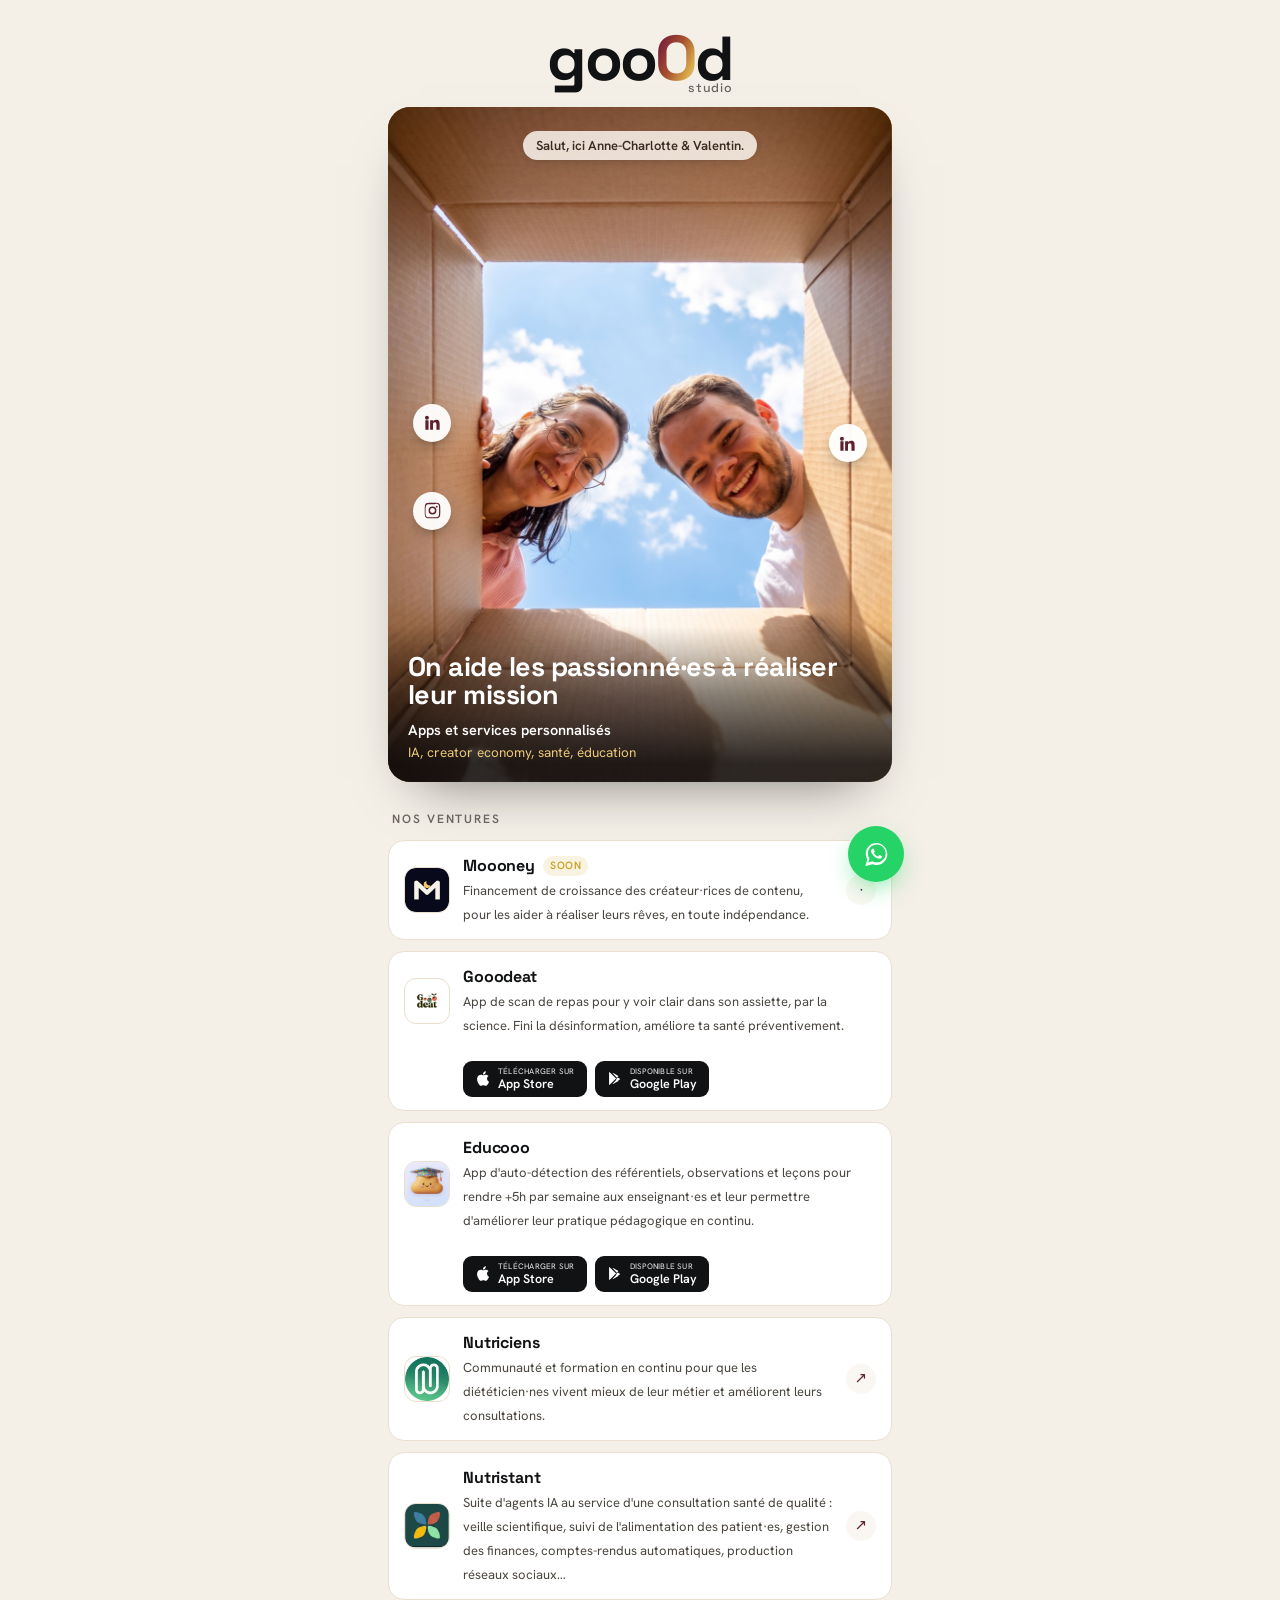
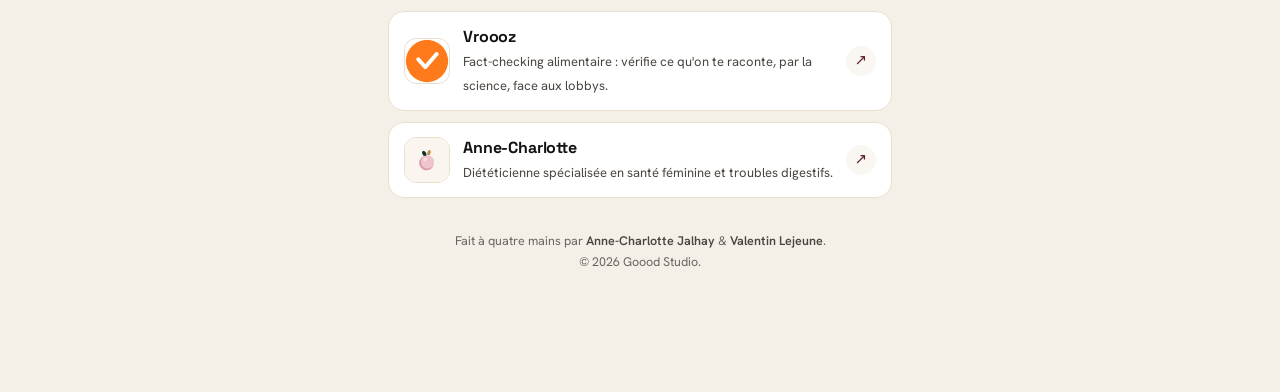
==== index.html @ 6603b973 "Refonte gooodstudio.com : nouveau site linktree (hero out-of-the-box, ventures, WhatsApp, DataFast) " ====
<!DOCTYPE html>
<html lang="fr">
<head>
<meta charset="utf-8">
<meta name="viewport" content="width=device-width, initial-scale=1">
<title>Goood Studio</title>
<meta name="description" content="Goood Studio, un studio de ventures par Anne-Charlotte Jalhay et Valentin Lejeune. On aide les passionné·es à réaliser leur mission, concrètement.">
<link rel="preconnect" href="https://fonts.googleapis.com">
<link rel="preconnect" href="https://fonts.gstatic.com" crossorigin>
<link href="https://fonts.googleapis.com/css2?family=Hanken+Grotesk:wght@400;500;600;700&family=Space+Grotesk:wght@500;700&display=swap" rel="stylesheet">
<script defer data-website-id="dfid_lFZ75UzW3QrTsl1jtvScj" data-domain="gooodstudio.com" src="https://datafa.st/js/script.js"></script>
<style>
  :root{
    --wine:#5E1F2E; --gold:#C9A227; --ink:#111214; --paper:#FFFFFF; --cream:#FAF7F2; --muted:#6a6560; --line:#eadfce;
    --sweep:linear-gradient(115deg,#5E1F2E 0%,#7E2438 24%,#A6512F 50%,#D9A94B 76%,#F3E0A0 100%);
    --page-bg:#F4EFE7;
  }
  *{box-sizing:border-box}
  html,body{margin:0}
  body{background:var(--page-bg);color:#1a1a1c;font-family:"Hanken Grotesk",system-ui,sans-serif;-webkit-font-smoothing:antialiased;line-height:1.5}
  a{color:inherit;text-decoration:none}
  .wrap{max-width:540px;margin:0 auto;padding:30px 18px 120px}

  /* reveal animation */
  @keyframes fadeUp{from{opacity:0;transform:translateY(14px)}to{opacity:1;transform:none}}
  @keyframes heroIn{from{opacity:0;transform:scale(1.04)}to{opacity:1;transform:none}}
  .rv{opacity:0;animation:fadeUp .6s cubic-bezier(.2,.7,.2,1) forwards;animation-delay:var(--d,0s)}
  @media (prefers-reduced-motion: reduce){.rv{animation:none;opacity:1}.hero img{animation:none}}

  /* ---- logo (bigger) ---- */
  .brand{display:flex;justify-content:center;margin-bottom:20px}
  .wordmark{font-family:"Space Grotesk";font-weight:700;letter-spacing:-.045em;line-height:.9;position:relative;display:inline-block;font-size:62px}
  .wm-name{display:block;color:var(--ink)}
  .wm-name .oO{background-image:var(--sweep);-webkit-background-clip:text;background-clip:text;-webkit-text-fill-color:transparent;color:transparent;text-transform:uppercase;font-size:1.02em}
  .wm-sub{position:absolute;right:0;bottom:-.55em;font-family:"Space Grotesk";font-weight:500;letter-spacing:.06em;font-size:.2em;color:var(--muted);text-transform:lowercase}

  /* ---- hero ---- */
  .hero{position:relative;border-radius:22px;overflow:hidden;aspect-ratio:1792/2400;background:#e9e2d6 var(--sweep);box-shadow:0 26px 54px -30px rgba(0,0,0,.55)}
  .hero img{width:100%;height:100%;object-fit:cover;display:block;animation:heroIn .9s cubic-bezier(.2,.7,.2,1) both;animation-delay:.15s}
  .greet{position:absolute;top:3.5%;left:50%;transform:translateX(-50%);z-index:3;white-space:nowrap;
    font-weight:600;font-size:13px;color:#3a2a20;background:rgba(255,251,244,.82);backdrop-filter:blur(3px);
    padding:5px 13px;border-radius:999px;box-shadow:0 4px 14px -8px rgba(0,0,0,.4)}

  .fbtn{position:absolute;z-index:4;width:38px;height:38px;border-radius:50%;background:rgba(255,255,255,.95);
    display:flex;align-items:center;justify-content:center;box-shadow:0 6px 16px -6px rgba(0,0,0,.55);transition:transform .15s}
  .fbtn:hover{transform:scale(1.08)}
  .fbtn svg{width:19px;height:19px;fill:var(--wine)}
  .fbtn.ac1{left:5%;top:44%}
  .fbtn.ac2{left:5%;top:57%}
  .fbtn.vl1{right:5%;top:47%}

  .hcap{position:absolute;left:0;right:0;bottom:0;z-index:3;padding:26px 20px 20px;
    background:linear-gradient(to top, rgba(10,8,9,.86) 12%, rgba(10,8,9,.5) 55%, rgba(10,8,9,0));color:#fff}
  .hcap h1{font-family:"Space Grotesk";font-weight:700;letter-spacing:-.02em;font-size:clamp(21px,5.6vw,27px);margin:0;line-height:1.06}
  .hcap .l1{margin:9px 0 0;font-size:14.5px;font-weight:600;color:#fff}
  .hcap .l2{margin:1px 0 0;font-size:13.5px;color:#E9C877}

  /* ---- ventures ---- */
  .lbl{margin:28px 4px 12px;font-size:12px;letter-spacing:.16em;text-transform:uppercase;color:var(--muted);font-weight:600}
  .card{display:flex;align-items:center;gap:13px;background:var(--paper);border:1px solid var(--line);border-radius:16px;padding:13px 15px;margin-bottom:11px;transition:transform .14s ease,box-shadow .14s ease,border-color .14s}
  a.card:hover{transform:translateY(-2px);box-shadow:0 14px 30px -20px rgba(94,31,46,.55);border-color:#e0d2ba}
  .logo{flex:none;width:46px;height:46px;border-radius:12px;background:#fff;border:1px solid var(--line);display:flex;align-items:center;justify-content:center;overflow:hidden}
  .logo img{width:100%;height:100%;object-fit:cover}
  .logo.contain img{object-fit:contain;padding:7px}
  .body{flex:1;min-width:0}
  .name{font-family:"Space Grotesk";font-weight:700;font-size:16px;letter-spacing:-.01em;color:var(--ink);display:flex;align-items:center;gap:8px}
  .desc{font-size:13px;color:#4a453f;margin-top:3px}
  .arrow{flex:none;width:30px;height:30px;border-radius:50%;background:var(--cream);display:flex;align-items:center;justify-content:center;color:var(--wine);font-size:15px}
  a.card:hover .arrow{background:var(--wine);color:#fff}
  .badge{font-family:"Hanken Grotesk";font-size:10.5px;font-weight:600;letter-spacing:.06em;text-transform:uppercase;color:var(--gold);background:rgba(201,162,39,.14);padding:2px 7px;border-radius:999px}
  .card.soon{opacity:.92}
  .card.flat{cursor:default}

  /* card with store buttons */
  .card.stores{flex-wrap:wrap}
  .stores .top{display:flex;align-items:center;gap:13px;width:100%}
  .storebtns{display:flex;gap:8px;margin-top:11px;padding-left:59px}
  .sbtn{display:inline-flex;align-items:center;gap:7px;background:#111214;color:#fff;border-radius:9px;padding:6px 12px;transition:opacity .14s}
  .sbtn:hover{opacity:.82}
  .sbtn svg{width:16px;height:17px;fill:#fff;flex:none}
  .sbtn small{display:block;font-size:8px;font-weight:500;opacity:.8;letter-spacing:.03em;line-height:1.1;text-transform:uppercase}
  .sbtn b{display:block;font-size:12.5px;font-weight:600;line-height:1.2}
  @media(max-width:400px){.storebtns{padding-left:0;gap:7px}.sbtn{padding:6px 10px}}

  footer{margin-top:32px;text-align:center;color:var(--muted);font-size:12.5px;line-height:1.7}
  footer b{color:#4a453f;font-weight:600}

  .wa{position:fixed;right:18px;bottom:18px;width:56px;height:56px;border-radius:50%;background:#25D366;display:flex;align-items:center;justify-content:center;box-shadow:0 10px 26px -8px rgba(37,211,102,.7);z-index:50;transition:transform .15s}
  .wa:hover{transform:scale(1.06)}
  .wa svg{width:31px;height:31px;fill:#fff}
  @media(min-width:560px){.wa{right:calc(50% - 270px + 6px)}}
</style>
</head>
<body>
  <div class="wrap">

    <div class="brand rv"><span class="wordmark"><span class="wm-name">goo<span class="oO">o</span>d</span><span class="wm-sub">studio</span></span></div>

    <div class="hero rv" style="--d:.05s">
      <img src="hero.jpg" alt="Anne-Charlotte et Valentin regardant dans une boîte">
      <div class="greet">Salut, ici Anne-Charlotte &amp; Valentin.</div>

      <a class="fbtn ac1" href="https://www.linkedin.com/in/annecharlottejalhay/" target="_blank" rel="noopener" aria-label="LinkedIn Anne-Charlotte" title="LinkedIn · Anne-Charlotte">
        <svg viewBox="0 0 24 24"><path d="M4.98 3.5a2.5 2.5 0 1 1 0 5 2.5 2.5 0 0 1 0-5zM3 9h4v12H3zM9 9h3.8v1.7h.05c.53-1 1.83-2.05 3.77-2.05C20.4 8.65 21 11 21 14.1V21h-4v-6.1c0-1.45-.03-3.3-2.02-3.3-2.02 0-2.33 1.58-2.33 3.2V21H9z"/></svg>
      </a>
      <a class="fbtn ac2" href="https://www.instagram.com/annecharlotte.diet/" target="_blank" rel="noopener" aria-label="Instagram Anne-Charlotte" title="Instagram · Anne-Charlotte">
        <svg viewBox="0 0 24 24"><path d="M12 2.2c3.2 0 3.58.01 4.85.07 1.17.05 1.8.25 2.23.41.56.22.96.48 1.38.9.42.42.68.82.9 1.38.16.42.36 1.06.41 2.23.06 1.27.07 1.65.07 4.85s-.01 3.58-.07 4.85c-.05 1.17-.25 1.8-.41 2.23-.22.56-.48.96-.9 1.38-.42.42-.82.68-1.38.9-.42.16-1.06.36-2.23.41-1.27.06-1.65.07-4.85.07s-3.58-.01-4.85-.07c-1.17-.05-1.8-.25-2.23-.41a3.7 3.7 0 0 1-1.38-.9 3.7 3.7 0 0 1-.9-1.38c-.16-.42-.36-1.06-.41-2.23C2.21 15.58 2.2 15.2 2.2 12s.01-3.58.07-4.85c.05-1.17.25-1.8.41-2.23.22-.56.48-.96.9-1.38.42-.42.82-.68 1.38-.9.42-.16 1.06-.36 2.23-.41C8.42 2.21 8.8 2.2 12 2.2zm0 1.8c-3.14 0-3.51.01-4.75.07-.9.04-1.38.19-1.7.32-.43.16-.73.36-1.05.68-.32.32-.52.62-.68 1.05-.13.32-.28.8-.32 1.7C3.21 8.49 3.2 8.86 3.2 12s.01 3.51.07 4.75c.04.9.19 1.38.32 1.7.16.43.36.73.68 1.05.32.32.62.52 1.05.68.32.13.8.28 1.7.32 1.24.06 1.61.07 4.75.07s3.51-.01 4.75-.07c.9-.04 1.38-.19 1.7-.32.43-.16.73-.36 1.05-.68.32-.32.52-.62.68-1.05.13-.32.28-.8.32-1.7.06-1.24.07-1.61.07-4.75s-.01-3.51-.07-4.75c-.04-.9-.19-1.38-.32-1.7a2.9 2.9 0 0 0-.68-1.05 2.9 2.9 0 0 0-1.05-.68c-.32-.13-.8-.28-1.7-.32C15.51 4.01 15.14 4 12 4zm0 3.06A4.94 4.94 0 1 1 12 17a4.94 4.94 0 0 1 0-9.94zm0 1.8a3.14 3.14 0 1 0 0 6.28 3.14 3.14 0 0 0 0-6.28zM17.34 6a1.15 1.15 0 1 1 0 2.3 1.15 1.15 0 0 1 0-2.3z"/></svg>
      </a>
      <a class="fbtn vl1" href="https://www.linkedin.com/in/valentinlejeune/" target="_blank" rel="noopener" aria-label="LinkedIn Valentin" title="LinkedIn · Valentin">
        <svg viewBox="0 0 24 24"><path d="M4.98 3.5a2.5 2.5 0 1 1 0 5 2.5 2.5 0 0 1 0-5zM3 9h4v12H3zM9 9h3.8v1.7h.05c.53-1 1.83-2.05 3.77-2.05C20.4 8.65 21 11 21 14.1V21h-4v-6.1c0-1.45-.03-3.3-2.02-3.3-2.02 0-2.33 1.58-2.33 3.2V21H9z"/></svg>
      </a>

      <div class="hcap">
        <h1>On aide les passionné·es à réaliser leur mission</h1>
        <p class="l1">Apps et services personnalisés</p>
        <p class="l2">IA, creator economy, santé, éducation</p>
      </div>
    </div>

    <div class="lbl rv" style="--d:.15s">Nos ventures</div>

    <div class="card soon flat rv" style="--d:.18s">
      <span class="logo"><img src="site-assets/logo-moooney.png" alt="Moooney"></span>
      <span class="body"><span class="name">Moooney <span class="badge">Soon</span></span><span class="desc">Financement de croissance des créateur·rices de contenu, pour les aider à réaliser leurs rêves, en toute indépendance.</span></span>
      <span class="arrow">·</span>
    </div>

    <!-- Gooodeat : stores -->
    <div class="card stores rv" style="--d:.2s">
      <div class="top">
        <span class="logo contain"><img src="site-assets/logo-gooodeat.png" alt="Gooodeat"></span>
        <span class="body"><span class="name">Gooodeat</span><span class="desc">App de scan de repas pour y voir clair dans son assiette, par la science. Fini la désinformation, améliore ta santé préventivement.</span></span>
      </div>
      <div class="storebtns">
        <a class="sbtn" href="https://apps.apple.com/app/habitude-gooodeat/id6770682706" target="_blank" rel="noopener"><svg viewBox="0 0 24 24"><path d="M16.365 1.43c0 1.14-.49 2.27-1.18 3.08-.74.9-1.98 1.57-2.98 1.57-.12 0-.23-.02-.3-.03-.01-.06-.04-.22-.04-.39 0-1.15.57-2.27 1.2-2.98.8-.94 2.14-1.64 3.25-1.68.03.13.05.28.05.43zM20.93 17.14c-.03.07-.46 1.58-1.52 3.12-.94 1.34-1.93 2.71-3.41 2.74-1.42.03-1.88-.84-3.51-.84s-2.14.81-3.48.87c-1.42.06-2.5-1.44-3.47-2.79-1.99-2.75-3.5-7.77-1.47-11.16 1.01-1.68 2.81-2.75 4.76-2.78 1.37-.03 2.66.92 3.51.92.85 0 2.42-1.14 4.08-.97.69.03 2.65.28 3.9 2.12-.1.06-2.33 1.36-2.31 4.05.03 3.22 2.83 4.29 2.86 4.3z"/></svg><span><small>Télécharger sur</small><b>App Store</b></span></a>
        <a class="sbtn" href="https://play.google.com/store/apps/details?id=com.gooodeat.app" target="_blank" rel="noopener"><svg viewBox="0 0 24 24"><path d="M3.6 2.2c-.3.2-.5.6-.5 1.1v17.4c0 .5.2.9.5 1.1l10-9.8-10-9.8zm11.2 8.6l2.4-2.4-8-4.6c-.4-.2-.8-.2-1 0l6.6 7zm0 2.4l-6.6 7c.2.2.6.2 1 0l8-4.6-2.4-2.4zm4-1.2l-2.7-1.6-2.6 2.6 2.6 2.6 2.7-1.6c.7-.4.7-1.6 0-2z"/></svg><span><small>Disponible sur</small><b>Google Play</b></span></a>
      </div>
    </div>

    <!-- Educooo : stores -->
    <div class="card stores rv" style="--d:.25s">
      <div class="top">
        <span class="logo"><img src="site-assets/logo-educooo.png" alt="Educooo"></span>
        <span class="body"><span class="name">Educooo</span><span class="desc">App d'auto-détection des référentiels, observations et leçons pour rendre +5h par semaine aux enseignant·es et leur permettre d'améliorer leur pratique pédagogique en continu.</span></span>
      </div>
      <div class="storebtns">
        <a class="sbtn" href="https://apps.apple.com/app/id6802792239" target="_blank" rel="noopener"><svg viewBox="0 0 24 24"><path d="M16.365 1.43c0 1.14-.49 2.27-1.18 3.08-.74.9-1.98 1.57-2.98 1.57-.12 0-.23-.02-.3-.03-.01-.06-.04-.22-.04-.39 0-1.15.57-2.27 1.2-2.98.8-.94 2.14-1.64 3.25-1.68.03.13.05.28.05.43zM20.93 17.14c-.03.07-.46 1.58-1.52 3.12-.94 1.34-1.93 2.71-3.41 2.74-1.42.03-1.88-.84-3.51-.84s-2.14.81-3.48.87c-1.42.06-2.5-1.44-3.47-2.79-1.99-2.75-3.5-7.77-1.47-11.16 1.01-1.68 2.81-2.75 4.76-2.78 1.37-.03 2.66.92 3.51.92.85 0 2.42-1.14 4.08-.97.69.03 2.65.28 3.9 2.12-.1.06-2.33 1.36-2.31 4.05.03 3.22 2.83 4.29 2.86 4.3z"/></svg><span><small>Télécharger sur</small><b>App Store</b></span></a>
        <a class="sbtn" href="https://play.google.com/store/apps/details?id=com.gooodstudio.educooo" target="_blank" rel="noopener"><svg viewBox="0 0 24 24"><path d="M3.6 2.2c-.3.2-.5.6-.5 1.1v17.4c0 .5.2.9.5 1.1l10-9.8-10-9.8zm11.2 8.6l2.4-2.4-8-4.6c-.4-.2-.8-.2-1 0l6.6 7zm0 2.4l-6.6 7c.2.2.6.2 1 0l8-4.6-2.4-2.4zm4-1.2l-2.7-1.6-2.6 2.6 2.6 2.6 2.7-1.6c.7-.4.7-1.6 0-2z"/></svg><span><small>Disponible sur</small><b>Google Play</b></span></a>
      </div>
    </div>

    <a class="card rv" style="--d:.3s" href="https://www.nutriciens.com" target="_blank" rel="noopener">
      <span class="logo"><img src="site-assets/logo-nutriciens.png" alt="Nutriciens"></span>
      <span class="body"><span class="name">Nutriciens</span><span class="desc">Communauté et formation en continu pour que les diététicien·nes vivent mieux de leur métier et améliorent leurs consultations.</span></span>
      <span class="arrow">↗</span>
    </a>

    <a class="card rv" style="--d:.4s" href="https://nutristant.be" target="_blank" rel="noopener">
      <span class="logo"><img src="site-assets/logo-nutristant.png" alt="Nutristant"></span>
      <span class="body"><span class="name">Nutristant</span><span class="desc">Suite d'agents IA au service d'une consultation santé de qualité : veille scientifique, suivi de l'alimentation des patient·es, gestion des finances, comptes-rendus automatiques, production réseaux sociaux…</span></span>
      <span class="arrow">↗</span>
    </a>

    <a class="card rv" style="--d:.4s" href="https://vroooz.com" target="_blank" rel="noopener">
      <span class="logo"><img src="site-assets/logo-vroooz.png" alt="Vroooz"></span>
      <span class="body"><span class="name">Vroooz</span><span class="desc">Fact-checking alimentaire : vérifie ce qu'on te raconte, par la science, face aux lobbys.</span></span>
      <span class="arrow">↗</span>
    </a>

    <a class="card rv" style="--d:.45s" href="https://www.annecharlotte.be" target="_blank" rel="noopener">
      <span class="logo"><img src="site-assets/logo-annecharlotte.png" alt="Anne-Charlotte"></span>
      <span class="body"><span class="name">Anne-Charlotte</span><span class="desc">Diététicienne spécialisée en santé féminine et troubles digestifs.</span></span>
      <span class="arrow">↗</span>
    </a>

    <footer class="rv" style="--d:.55s">
      Fait à quatre mains par <b>Anne-Charlotte Jalhay</b> &amp; <b>Valentin Lejeune</b>.<br>© <span id="y"></span> Goood Studio.
    </footer>
  </div>

  <a class="wa" href="https://wa.me/32473122452" target="_blank" rel="noopener" aria-label="WhatsApp" title="Écris-nous sur WhatsApp">
    <svg viewBox="0 0 32 32"><path d="M16.04 4C9.9 4 4.92 8.98 4.92 15.12c0 2.13.6 4.12 1.63 5.81L4.5 28l7.25-2.02a11.06 11.06 0 0 0 4.29.86h.01c6.14 0 11.12-4.98 11.12-11.12S22.18 4 16.04 4zm0 20.3h-.01c-1.36 0-2.7-.37-3.86-1.06l-.28-.16-4.3 1.2 1.15-4.19-.18-.29a9.16 9.16 0 0 1-1.4-4.87c0-5.06 4.12-9.18 9.19-9.18 2.45 0 4.76.96 6.49 2.7a9.13 9.13 0 0 1 2.69 6.49c0 5.06-4.12 9.18-9.18 9.18zm5.04-6.88c-.28-.14-1.63-.8-1.89-.9-.25-.09-.44-.14-.62.14-.18.28-.71.9-.87 1.08-.16.18-.32.2-.6.07-.28-.14-1.17-.43-2.22-1.37-.82-.73-1.37-1.64-1.53-1.92-.16-.28-.02-.43.12-.57.13-.13.28-.32.42-.48.14-.16.18-.28.28-.46.09-.18.05-.35-.02-.48-.07-.14-.62-1.5-.85-2.05-.22-.53-.45-.46-.62-.47l-.53-.01c-.18 0-.48.07-.73.35-.25.28-.96.94-.96 2.3s.99 2.67 1.12 2.85c.14.18 1.94 2.96 4.7 4.15.66.28 1.17.45 1.57.58.66.21 1.26.18 1.73.11.53-.08 1.63-.67 1.86-1.31.23-.64.23-1.19.16-1.31-.07-.12-.25-.19-.53-.33z"/></svg>
  </a>

  <script>document.getElementById('y').textContent=new Date().getFullYear();</script>
</body>
</html>
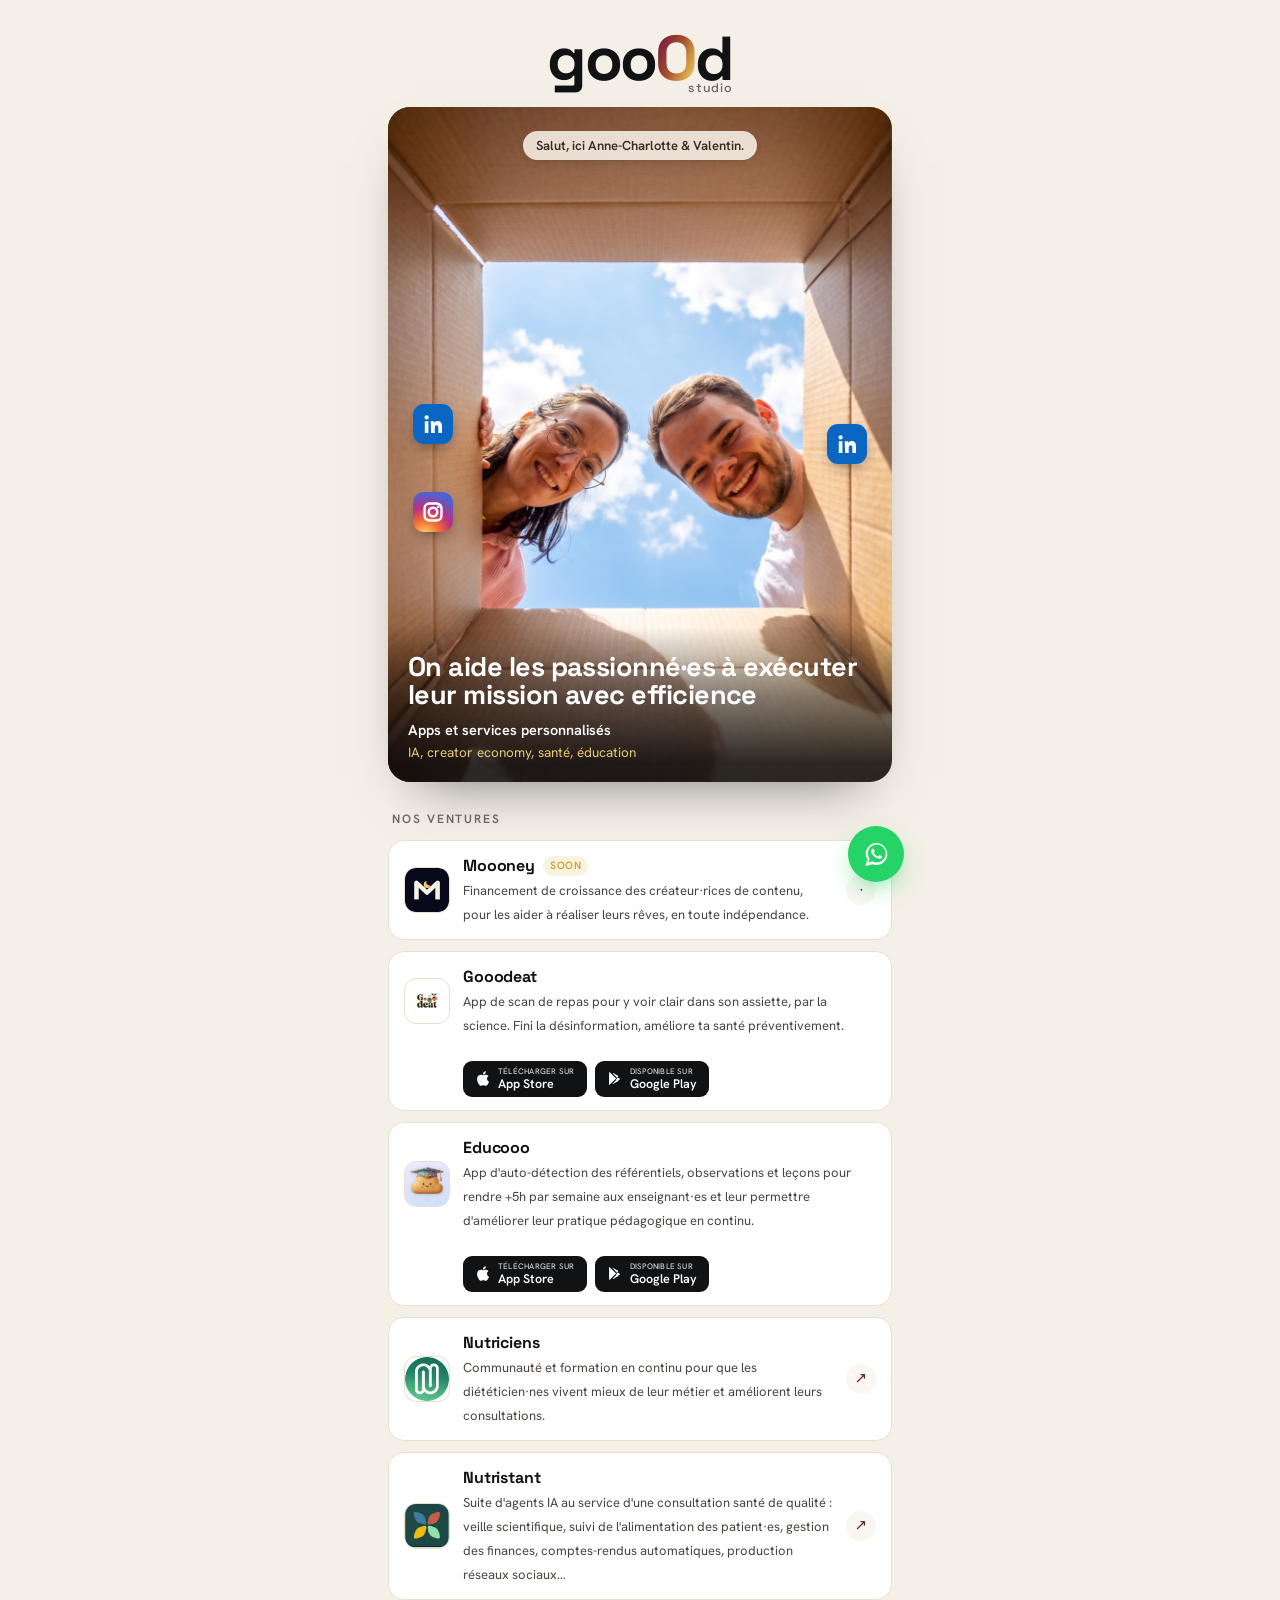
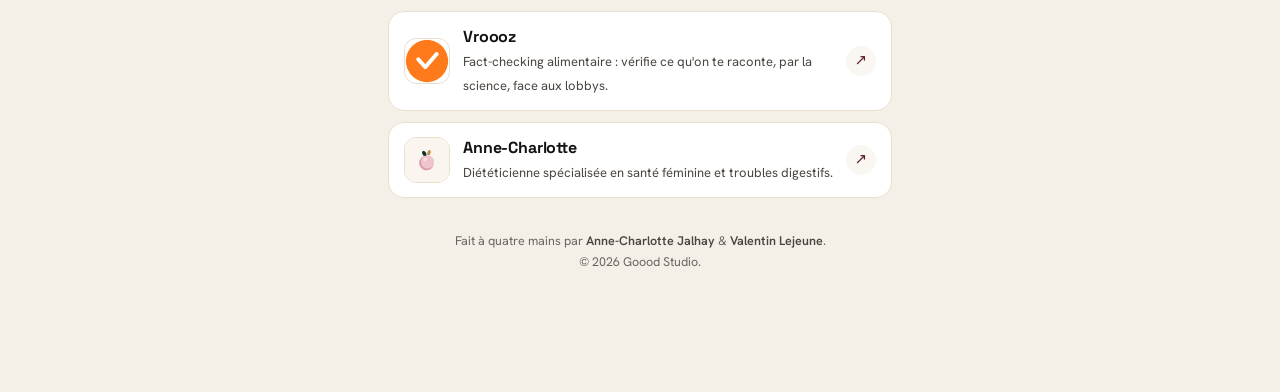
==== commit 21a3bdf3: "Site: app icons LinkedIn/Instagram officielles, favicon Goood Studio, nouveau titre (exécuter avec e" ====
--- a/index.html
+++ b/index.html
@@ -4,7 +4,10 @@
 <meta charset="utf-8">
 <meta name="viewport" content="width=device-width, initial-scale=1">
 <title>Goood Studio</title>
-<meta name="description" content="Goood Studio, un studio de ventures par Anne-Charlotte Jalhay et Valentin Lejeune. On aide les passionné·es à réaliser leur mission, concrètement.">
+<meta name="description" content="Goood Studio, un studio de ventures par Anne-Charlotte Jalhay et Valentin Lejeune. On aide les passionné·es à exécuter leur mission avec efficience.">
+<link rel="icon" type="image/png" sizes="32x32" href="favicon-32.png">
+<link rel="icon" type="image/png" sizes="512x512" href="favicon-512.png">
+<link rel="apple-touch-icon" sizes="180x180" href="apple-touch-icon.png">
 <link rel="preconnect" href="https://fonts.googleapis.com">
 <link rel="preconnect" href="https://fonts.gstatic.com" crossorigin>
 <link href="https://fonts.googleapis.com/css2?family=Hanken+Grotesk:wght@400;500;600;700&family=Space+Grotesk:wght@500;700&display=swap" rel="stylesheet">
@@ -41,10 +44,10 @@
     font-weight:600;font-size:13px;color:#3a2a20;background:rgba(255,251,244,.82);backdrop-filter:blur(3px);
     padding:5px 13px;border-radius:999px;box-shadow:0 4px 14px -8px rgba(0,0,0,.4)}
 
-  .fbtn{position:absolute;z-index:4;width:38px;height:38px;border-radius:50%;background:rgba(255,255,255,.95);
-    display:flex;align-items:center;justify-content:center;box-shadow:0 6px 16px -6px rgba(0,0,0,.55);transition:transform .15s}
+  .fbtn{position:absolute;z-index:4;width:40px;height:40px;border-radius:11px;overflow:hidden;display:block;
+    box-shadow:0 6px 16px -6px rgba(0,0,0,.6);transition:transform .15s}
   .fbtn:hover{transform:scale(1.08)}
-  .fbtn svg{width:19px;height:19px;fill:var(--wine)}
+  .fbtn svg{width:100%;height:100%;display:block}
   .fbtn.ac1{left:5%;top:44%}
   .fbtn.ac2{left:5%;top:57%}
   .fbtn.vl1{right:5%;top:47%}
@@ -101,17 +104,17 @@
       <div class="greet">Salut, ici Anne-Charlotte &amp; Valentin.</div>
 
       <a class="fbtn ac1" href="https://www.linkedin.com/in/annecharlottejalhay/" target="_blank" rel="noopener" aria-label="LinkedIn Anne-Charlotte" title="LinkedIn · Anne-Charlotte">
-        <svg viewBox="0 0 24 24"><path d="M4.98 3.5a2.5 2.5 0 1 1 0 5 2.5 2.5 0 0 1 0-5zM3 9h4v12H3zM9 9h3.8v1.7h.05c.53-1 1.83-2.05 3.77-2.05C20.4 8.65 21 11 21 14.1V21h-4v-6.1c0-1.45-.03-3.3-2.02-3.3-2.02 0-2.33 1.58-2.33 3.2V21H9z"/></svg>
+        <svg viewBox="0 0 40 40"><rect width="40" height="40" fill="#0A66C2"/><path fill="#fff" d="M13.6 15.6a2.15 2.15 0 1 0 0-4.3 2.15 2.15 0 0 0 0 4.3zM11.8 17.3h3.6V29h-3.6zM17.7 17.3h3.45v1.6h.05c.48-.9 1.66-1.86 3.42-1.86 3.66 0 4.33 2.4 4.33 5.53V29h-3.6v-5.02c0-1.2-.02-2.74-1.67-2.74-1.67 0-1.93 1.3-1.93 2.65V29h-3.6z"/></svg>
       </a>
       <a class="fbtn ac2" href="https://www.instagram.com/annecharlotte.diet/" target="_blank" rel="noopener" aria-label="Instagram Anne-Charlotte" title="Instagram · Anne-Charlotte">
-        <svg viewBox="0 0 24 24"><path d="M12 2.2c3.2 0 3.58.01 4.85.07 1.17.05 1.8.25 2.23.41.56.22.96.48 1.38.9.42.42.68.82.9 1.38.16.42.36 1.06.41 2.23.06 1.27.07 1.65.07 4.85s-.01 3.58-.07 4.85c-.05 1.17-.25 1.8-.41 2.23-.22.56-.48.96-.9 1.38-.42.42-.82.68-1.38.9-.42.16-1.06.36-2.23.41-1.27.06-1.65.07-4.85.07s-3.58-.01-4.85-.07c-1.17-.05-1.8-.25-2.23-.41a3.7 3.7 0 0 1-1.38-.9 3.7 3.7 0 0 1-.9-1.38c-.16-.42-.36-1.06-.41-2.23C2.21 15.58 2.2 15.2 2.2 12s.01-3.58.07-4.85c.05-1.17.25-1.8.41-2.23.22-.56.48-.96.9-1.38.42-.42.82-.68 1.38-.9.42-.16 1.06-.36 2.23-.41C8.42 2.21 8.8 2.2 12 2.2zm0 1.8c-3.14 0-3.51.01-4.75.07-.9.04-1.38.19-1.7.32-.43.16-.73.36-1.05.68-.32.32-.52.62-.68 1.05-.13.32-.28.8-.32 1.7C3.21 8.49 3.2 8.86 3.2 12s.01 3.51.07 4.75c.04.9.19 1.38.32 1.7.16.43.36.73.68 1.05.32.32.62.52 1.05.68.32.13.8.28 1.7.32 1.24.06 1.61.07 4.75.07s3.51-.01 4.75-.07c.9-.04 1.38-.19 1.7-.32.43-.16.73-.36 1.05-.68.32-.32.52-.62.68-1.05.13-.32.28-.8.32-1.7.06-1.24.07-1.61.07-4.75s-.01-3.51-.07-4.75c-.04-.9-.19-1.38-.32-1.7a2.9 2.9 0 0 0-.68-1.05 2.9 2.9 0 0 0-1.05-.68c-.32-.13-.8-.28-1.7-.32C15.51 4.01 15.14 4 12 4zm0 3.06A4.94 4.94 0 1 1 12 17a4.94 4.94 0 0 1 0-9.94zm0 1.8a3.14 3.14 0 1 0 0 6.28 3.14 3.14 0 0 0 0-6.28zM17.34 6a1.15 1.15 0 1 1 0 2.3 1.15 1.15 0 0 1 0-2.3z"/></svg>
+        <svg viewBox="0 0 40 40"><defs><radialGradient id="ig" cx="30%" cy="107%" r="135%"><stop offset="0" stop-color="#FED576"/><stop offset=".26" stop-color="#F47133"/><stop offset=".5" stop-color="#BC3081"/><stop offset=".78" stop-color="#4C63D2"/></radialGradient></defs><rect width="40" height="40" fill="url(#ig)"/><g fill="none" stroke="#fff" stroke-width="2.4"><rect x="11.5" y="11.5" width="17" height="17" rx="5"/><circle cx="20" cy="20" r="4.3"/></g><circle cx="25.2" cy="14.8" r="1.4" fill="#fff"/></svg>
       </a>
       <a class="fbtn vl1" href="https://www.linkedin.com/in/valentinlejeune/" target="_blank" rel="noopener" aria-label="LinkedIn Valentin" title="LinkedIn · Valentin">
-        <svg viewBox="0 0 24 24"><path d="M4.98 3.5a2.5 2.5 0 1 1 0 5 2.5 2.5 0 0 1 0-5zM3 9h4v12H3zM9 9h3.8v1.7h.05c.53-1 1.83-2.05 3.77-2.05C20.4 8.65 21 11 21 14.1V21h-4v-6.1c0-1.45-.03-3.3-2.02-3.3-2.02 0-2.33 1.58-2.33 3.2V21H9z"/></svg>
+        <svg viewBox="0 0 40 40"><rect width="40" height="40" fill="#0A66C2"/><path fill="#fff" d="M13.6 15.6a2.15 2.15 0 1 0 0-4.3 2.15 2.15 0 0 0 0 4.3zM11.8 17.3h3.6V29h-3.6zM17.7 17.3h3.45v1.6h.05c.48-.9 1.66-1.86 3.42-1.86 3.66 0 4.33 2.4 4.33 5.53V29h-3.6v-5.02c0-1.2-.02-2.74-1.67-2.74-1.67 0-1.93 1.3-1.93 2.65V29h-3.6z"/></svg>
       </a>
 
       <div class="hcap">
-        <h1>On aide les passionné·es à réaliser leur mission</h1>
+        <h1>On aide les passionné·es à exécuter leur mission avec efficience</h1>
         <p class="l1">Apps et services personnalisés</p>
         <p class="l2">IA, creator economy, santé, éducation</p>
       </div>
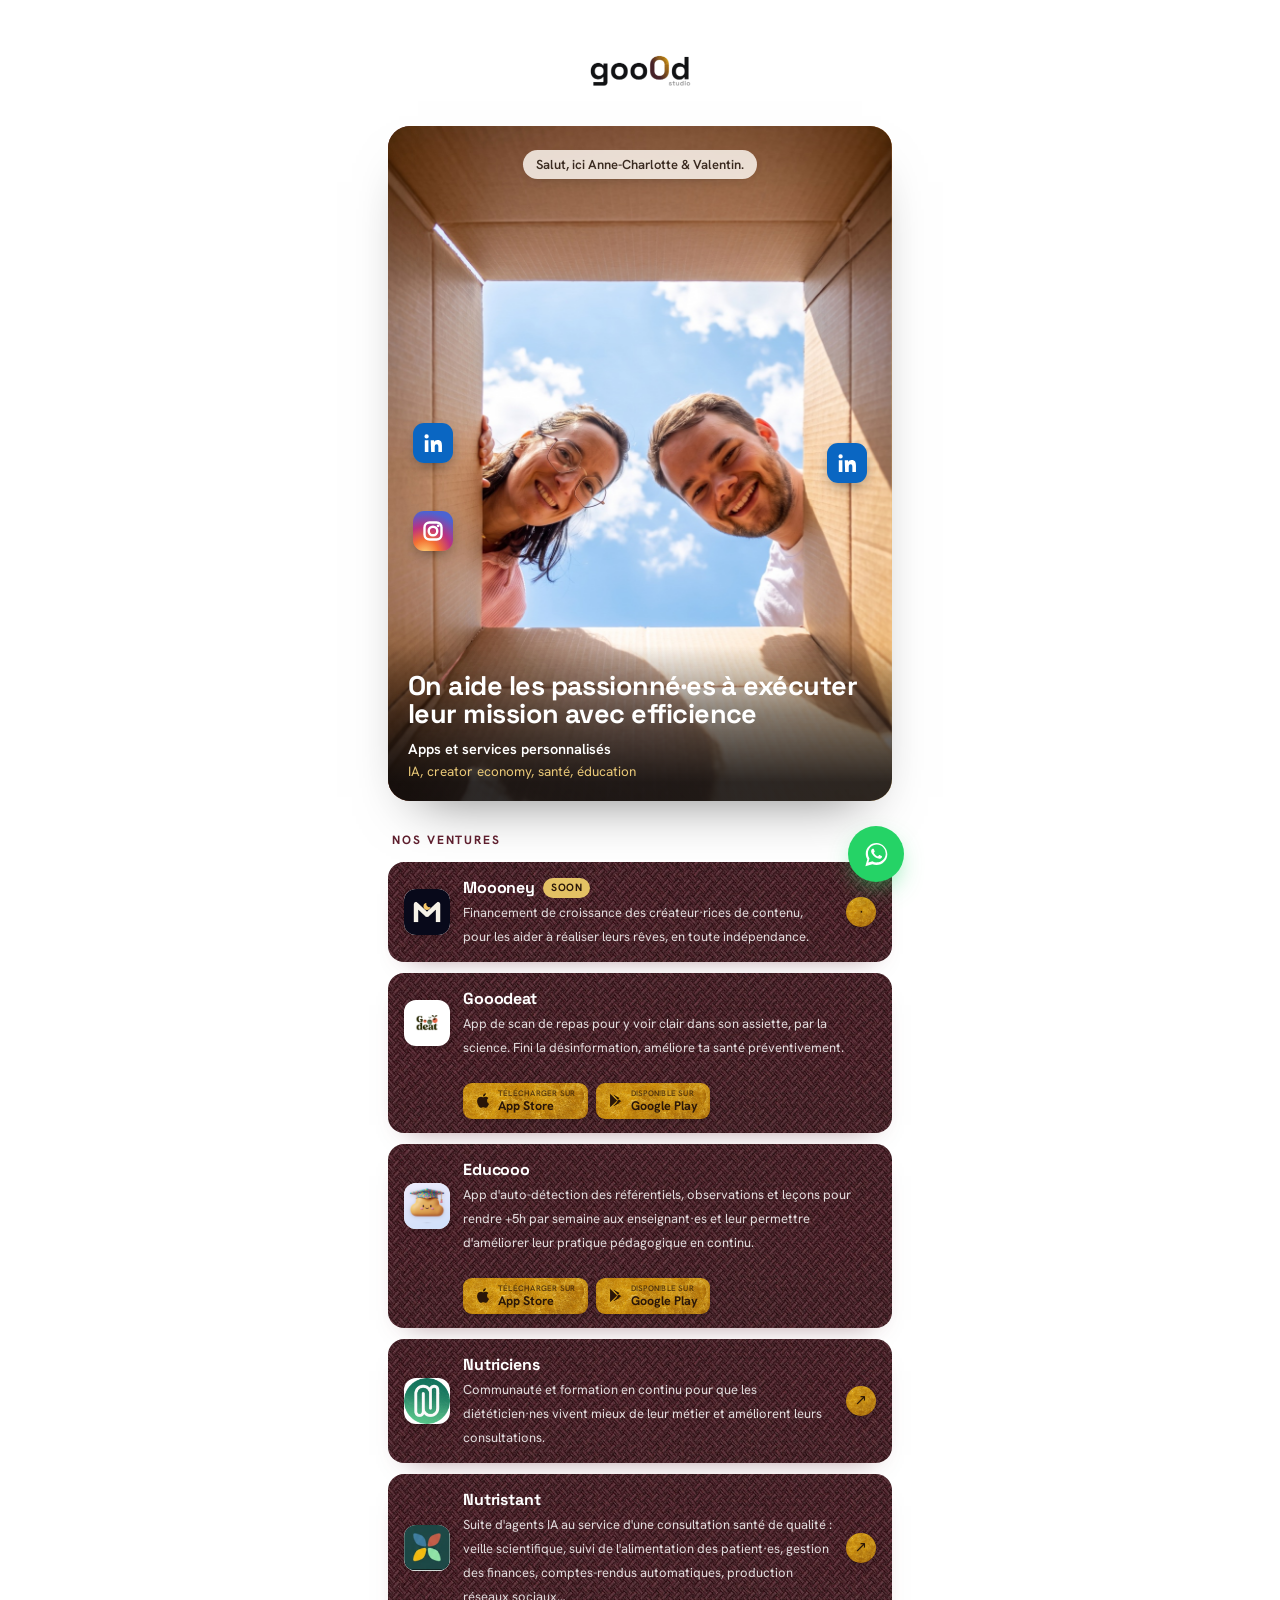
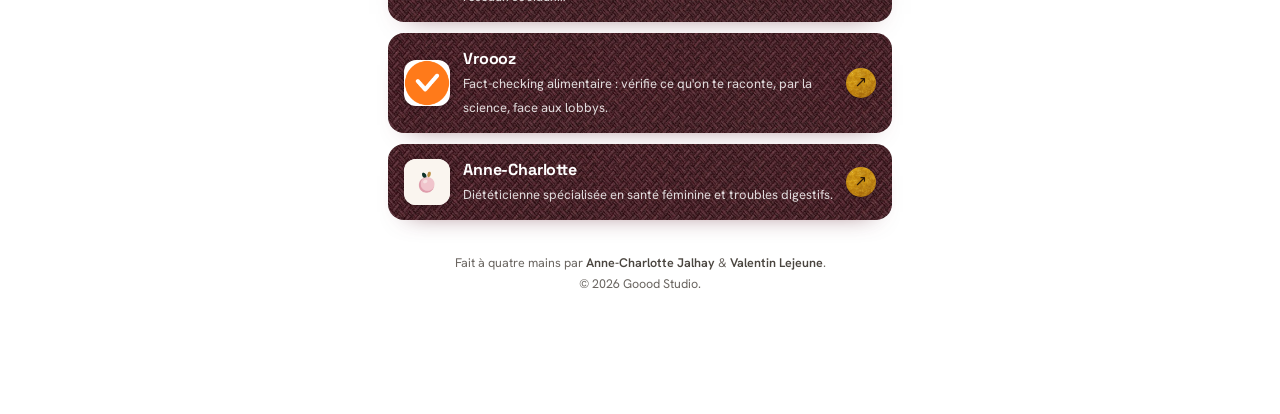
==== commit fdc4ee06: "Design system : fond blanc, logo goood_logo_o_black, cartes bordeaux matelassé + accents/boutons or " ====
--- a/index.html
+++ b/index.html
@@ -16,7 +16,9 @@
   :root{
     --wine:#5E1F2E; --gold:#C9A227; --ink:#111214; --paper:#FFFFFF; --cream:#FAF7F2; --muted:#6a6560; --line:#eadfce;
     --sweep:linear-gradient(115deg,#5E1F2E 0%,#7E2438 24%,#A6512F 50%,#D9A94B 76%,#F3E0A0 100%);
-    --page-bg:#F4EFE7;
+    --wine-tex:#5E1F2E url('site-assets/mat-wine.jpg') center/cover;
+    --gold-tex:#C9A227 url('site-assets/mat-gold.jpg') center/cover;
+    --page-bg:#FFFFFF;
   }
   *{box-sizing:border-box}
   html,body{margin:0}
@@ -32,6 +34,7 @@
 
   /* ---- logo (bigger) ---- */
   .brand{display:flex;justify-content:center;margin-bottom:20px}
+  .logo-main{height:76px;width:auto;display:block}
   .wordmark{font-family:"Space Grotesk";font-weight:700;letter-spacing:-.045em;line-height:.9;position:relative;display:inline-block;font-size:62px}
   .wm-name{display:block;color:var(--ink)}
   .wm-name .oO{background-image:var(--sweep);-webkit-background-clip:text;background-clip:text;-webkit-text-fill-color:transparent;color:transparent;text-transform:uppercase;font-size:1.02em}
@@ -59,30 +62,30 @@
   .hcap .l2{margin:1px 0 0;font-size:13.5px;color:#E9C877}
 
   /* ---- ventures ---- */
-  .lbl{margin:28px 4px 12px;font-size:12px;letter-spacing:.16em;text-transform:uppercase;color:var(--muted);font-weight:600}
-  .card{display:flex;align-items:center;gap:13px;background:var(--paper);border:1px solid var(--line);border-radius:16px;padding:13px 15px;margin-bottom:11px;transition:transform .14s ease,box-shadow .14s ease,border-color .14s}
-  a.card:hover{transform:translateY(-2px);box-shadow:0 14px 30px -20px rgba(94,31,46,.55);border-color:#e0d2ba}
-  .logo{flex:none;width:46px;height:46px;border-radius:12px;background:#fff;border:1px solid var(--line);display:flex;align-items:center;justify-content:center;overflow:hidden}
+  .lbl{margin:30px 4px 13px;font-size:12px;letter-spacing:.16em;text-transform:uppercase;color:var(--wine);font-weight:700}
+  .card{display:flex;align-items:center;gap:13px;background:var(--wine-tex);border-radius:16px;padding:14px 16px;margin-bottom:11px;box-shadow:0 12px 26px -20px rgba(94,31,46,.75);transition:transform .14s ease,box-shadow .14s ease}
+  a.card:hover{transform:translateY(-2px);box-shadow:0 18px 34px -16px rgba(94,31,46,.8)}
+  .logo{flex:none;width:46px;height:46px;border-radius:12px;background:#fff;box-shadow:0 2px 8px -3px rgba(0,0,0,.45);display:flex;align-items:center;justify-content:center;overflow:hidden}
   .logo img{width:100%;height:100%;object-fit:cover}
   .logo.contain img{object-fit:contain;padding:7px}
   .body{flex:1;min-width:0}
-  .name{font-family:"Space Grotesk";font-weight:700;font-size:16px;letter-spacing:-.01em;color:var(--ink);display:flex;align-items:center;gap:8px}
-  .desc{font-size:13px;color:#4a453f;margin-top:3px}
-  .arrow{flex:none;width:30px;height:30px;border-radius:50%;background:var(--cream);display:flex;align-items:center;justify-content:center;color:var(--wine);font-size:15px}
-  a.card:hover .arrow{background:var(--wine);color:#fff}
-  .badge{font-family:"Hanken Grotesk";font-size:10.5px;font-weight:600;letter-spacing:.06em;text-transform:uppercase;color:var(--gold);background:rgba(201,162,39,.14);padding:2px 7px;border-radius:999px}
-  .card.soon{opacity:.92}
+  .name{font-family:"Space Grotesk";font-weight:700;font-size:16px;letter-spacing:-.01em;color:#fff;display:flex;align-items:center;gap:8px}
+  .desc{font-size:13px;color:rgba(255,255,255,.84);margin-top:3px}
+  .arrow{flex:none;width:30px;height:30px;border-radius:50%;background:var(--gold-tex);color:#2a1608;display:flex;align-items:center;justify-content:center;font-size:15px;box-shadow:0 3px 10px -4px rgba(0,0,0,.5)}
+  a.card:hover .arrow{filter:brightness(1.06)}
+  .badge{font-family:"Hanken Grotesk";font-size:10.5px;font-weight:700;letter-spacing:.06em;text-transform:uppercase;color:#2a1608;background:#E4C264;padding:2px 8px;border-radius:999px}
+  .card.soon{opacity:1}
   .card.flat{cursor:default}
 
   /* card with store buttons */
   .card.stores{flex-wrap:wrap}
   .stores .top{display:flex;align-items:center;gap:13px;width:100%}
   .storebtns{display:flex;gap:8px;margin-top:11px;padding-left:59px}
-  .sbtn{display:inline-flex;align-items:center;gap:7px;background:#111214;color:#fff;border-radius:9px;padding:6px 12px;transition:opacity .14s}
-  .sbtn:hover{opacity:.82}
-  .sbtn svg{width:16px;height:17px;fill:#fff;flex:none}
-  .sbtn small{display:block;font-size:8px;font-weight:500;opacity:.8;letter-spacing:.03em;line-height:1.1;text-transform:uppercase}
-  .sbtn b{display:block;font-size:12.5px;font-weight:600;line-height:1.2}
+  .sbtn{display:inline-flex;align-items:center;gap:7px;background:var(--gold-tex);color:#2a1608;border-radius:9px;padding:6px 12px;box-shadow:0 3px 10px -5px rgba(0,0,0,.5);transition:filter .14s}
+  .sbtn:hover{filter:brightness(1.06)}
+  .sbtn svg{width:16px;height:17px;fill:#2a1608;flex:none}
+  .sbtn small{display:block;font-size:8px;font-weight:600;opacity:.72;letter-spacing:.03em;line-height:1.1;text-transform:uppercase}
+  .sbtn b{display:block;font-size:12.5px;font-weight:700;line-height:1.2}
   @media(max-width:400px){.storebtns{padding-left:0;gap:7px}.sbtn{padding:6px 10px}}
 
   footer{margin-top:32px;text-align:center;color:var(--muted);font-size:12.5px;line-height:1.7}
@@ -97,7 +100,7 @@
 <body>
   <div class="wrap">
 
-    <div class="brand rv"><span class="wordmark"><span class="wm-name">goo<span class="oO">o</span>d</span><span class="wm-sub">studio</span></span></div>
+    <div class="brand rv"><img class="logo-main" src="site-assets/logo-goood.png" alt="Goood Studio"></div>
 
     <div class="hero rv" style="--d:.05s">
       <img src="hero.jpg" alt="Anne-Charlotte et Valentin regardant dans une boîte">
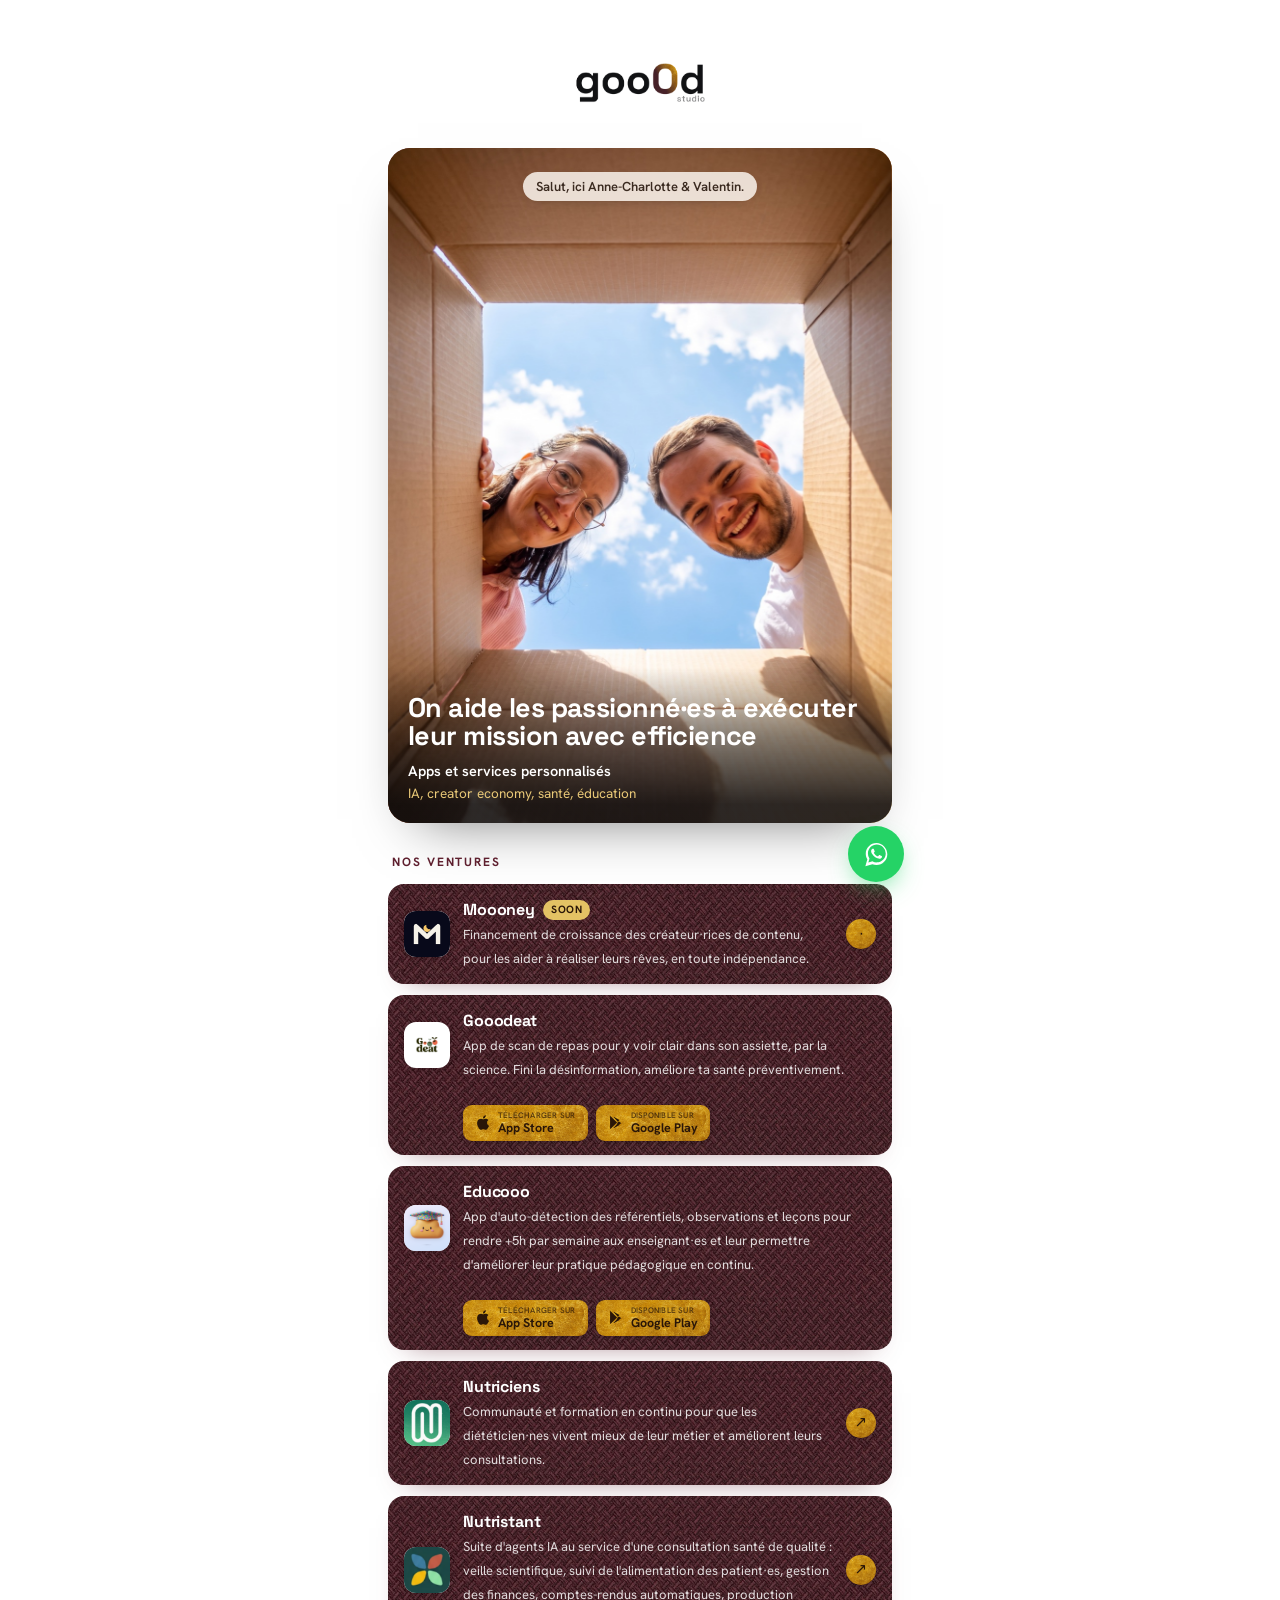
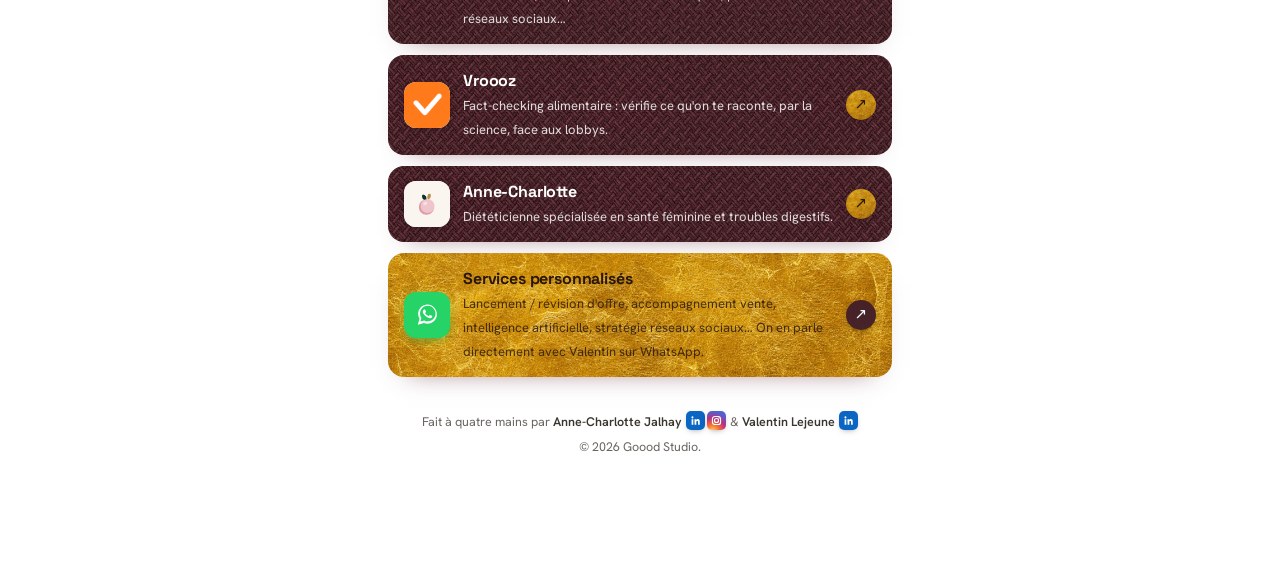
==== commit 809254c5: "Site: favicon sigle texturé, logo agrandi, app icons ventures pleines, socials en footer, bloc CTA d" ====
--- a/index.html
+++ b/index.html
@@ -19,6 +19,7 @@
     --wine-tex:#5E1F2E url('site-assets/mat-wine.jpg') center/cover;
     --gold-tex:#C9A227 url('site-assets/mat-gold.jpg') center/cover;
     --page-bg:#FFFFFF;
+    --spring:cubic-bezier(.34,1.56,.5,1);
   }
   *{box-sizing:border-box}
   html,body{margin:0}
@@ -34,7 +35,7 @@
 
   /* ---- logo (bigger) ---- */
   .brand{display:flex;justify-content:center;margin-bottom:20px}
-  .logo-main{height:76px;width:auto;display:block}
+  .logo-main{height:98px;width:auto;display:block}
   .wordmark{font-family:"Space Grotesk";font-weight:700;letter-spacing:-.045em;line-height:.9;position:relative;display:inline-block;font-size:62px}
   .wm-name{display:block;color:var(--ink)}
   .wm-name .oO{background-image:var(--sweep);-webkit-background-clip:text;background-clip:text;-webkit-text-fill-color:transparent;color:transparent;text-transform:uppercase;font-size:1.02em}
@@ -63,36 +64,54 @@
 
   /* ---- ventures ---- */
   .lbl{margin:30px 4px 13px;font-size:12px;letter-spacing:.16em;text-transform:uppercase;color:var(--wine);font-weight:700}
-  .card{display:flex;align-items:center;gap:13px;background:var(--wine-tex);border-radius:16px;padding:14px 16px;margin-bottom:11px;box-shadow:0 12px 26px -20px rgba(94,31,46,.75);transition:transform .14s ease,box-shadow .14s ease}
-  a.card:hover{transform:translateY(-2px);box-shadow:0 18px 34px -16px rgba(94,31,46,.8)}
-  .logo{flex:none;width:46px;height:46px;border-radius:12px;background:#fff;box-shadow:0 2px 8px -3px rgba(0,0,0,.45);display:flex;align-items:center;justify-content:center;overflow:hidden}
+  .card{display:flex;align-items:center;gap:13px;background:var(--wine-tex);border-radius:16px;padding:14px 16px;margin-bottom:11px;box-shadow:0 12px 26px -20px rgba(94,31,46,.75);transition:transform .34s var(--spring),box-shadow .3s ease}
+  a.card{cursor:pointer}
+  a.card:hover{transform:translateY(-4px) scale(1.012);box-shadow:0 22px 38px -18px rgba(94,31,46,.82)}
+  a.card:active{transform:translateY(-1px) scale(.985);transition-duration:.09s;box-shadow:0 10px 22px -18px rgba(94,31,46,.8)}
+  .logo{flex:none;width:46px;height:46px;border-radius:12px;background:#fff;box-shadow:0 2px 8px -3px rgba(0,0,0,.45);display:flex;align-items:center;justify-content:center;overflow:hidden;transition:transform .34s var(--spring)}
+  a.card:hover .logo{transform:scale(1.07) rotate(-2deg)}
   .logo img{width:100%;height:100%;object-fit:cover}
   .logo.contain img{object-fit:contain;padding:7px}
   .body{flex:1;min-width:0}
   .name{font-family:"Space Grotesk";font-weight:700;font-size:16px;letter-spacing:-.01em;color:#fff;display:flex;align-items:center;gap:8px}
   .desc{font-size:13px;color:rgba(255,255,255,.84);margin-top:3px}
-  .arrow{flex:none;width:30px;height:30px;border-radius:50%;background:var(--gold-tex);color:#2a1608;display:flex;align-items:center;justify-content:center;font-size:15px;box-shadow:0 3px 10px -4px rgba(0,0,0,.5)}
-  a.card:hover .arrow{filter:brightness(1.06)}
+  .arrow{flex:none;width:30px;height:30px;border-radius:50%;background:var(--gold-tex);color:#2a1608;display:flex;align-items:center;justify-content:center;font-size:15px;box-shadow:0 3px 10px -4px rgba(0,0,0,.5);transition:transform .34s var(--spring),filter .2s}
+  a.card:hover .arrow{transform:scale(1.15) translateX(1px);filter:brightness(1.07)}
+  a.card:active .arrow{transform:scale(.95)}
   .badge{font-family:"Hanken Grotesk";font-size:10.5px;font-weight:700;letter-spacing:.06em;text-transform:uppercase;color:#2a1608;background:#E4C264;padding:2px 8px;border-radius:999px}
   .card.soon{opacity:1}
   .card.flat{cursor:default}
+  /* gold CTA block */
+  .card.cta{background:var(--gold-tex)}
+  .card.cta .name{color:#2a1608}
+  .card.cta .desc{color:rgba(42,22,8,.82)}
+  .card.cta .logo{background:#25D366;box-shadow:0 3px 12px -4px rgba(37,211,102,.9)}
+  .card.cta .logo svg{width:27px;height:27px;fill:#fff}
+  .card.cta .arrow{background:var(--wine-tex);color:#fff}
 
   /* card with store buttons */
   .card.stores{flex-wrap:wrap}
   .stores .top{display:flex;align-items:center;gap:13px;width:100%}
   .storebtns{display:flex;gap:8px;margin-top:11px;padding-left:59px}
-  .sbtn{display:inline-flex;align-items:center;gap:7px;background:var(--gold-tex);color:#2a1608;border-radius:9px;padding:6px 12px;box-shadow:0 3px 10px -5px rgba(0,0,0,.5);transition:filter .14s}
-  .sbtn:hover{filter:brightness(1.06)}
+  .sbtn{display:inline-flex;align-items:center;gap:7px;background:var(--gold-tex);color:#2a1608;border-radius:9px;padding:6px 12px;box-shadow:0 3px 10px -5px rgba(0,0,0,.5);transition:transform .32s var(--spring),filter .16s,box-shadow .2s}
+  .sbtn:hover{transform:translateY(-2px) scale(1.03);filter:brightness(1.06);box-shadow:0 8px 18px -8px rgba(0,0,0,.55)}
+  .sbtn:active{transform:translateY(0) scale(.95);transition-duration:.08s}
   .sbtn svg{width:16px;height:17px;fill:#2a1608;flex:none}
   .sbtn small{display:block;font-size:8px;font-weight:600;opacity:.72;letter-spacing:.03em;line-height:1.1;text-transform:uppercase}
   .sbtn b{display:block;font-size:12.5px;font-weight:700;line-height:1.2}
   @media(max-width:400px){.storebtns{padding-left:0;gap:7px}.sbtn{padding:6px 10px}}
 
-  footer{margin-top:32px;text-align:center;color:var(--muted);font-size:12.5px;line-height:1.7}
-  footer b{color:#4a453f;font-weight:600}
+  footer{margin-top:32px;text-align:center;color:var(--muted);font-size:12.5px;line-height:2}
+  footer b{color:#3a352f;font-weight:600}
+  .fico{display:inline-flex;width:19px;height:19px;border-radius:5px;overflow:hidden;vertical-align:-4px;margin:0 1px;box-shadow:0 2px 6px -3px rgba(0,0,0,.5);transition:transform .3s cubic-bezier(.34,1.5,.5,1)}
+  .fico:hover{transform:translateY(-2px) scale(1.1)}
+  .fico:active{transform:scale(.9);transition-duration:.06s}
+  .fico svg{width:100%;height:100%;display:block}
 
   .wa{position:fixed;right:18px;bottom:18px;width:56px;height:56px;border-radius:50%;background:#25D366;display:flex;align-items:center;justify-content:center;box-shadow:0 10px 26px -8px rgba(37,211,102,.7);z-index:50;transition:transform .15s}
-  .wa:hover{transform:scale(1.06)}
+  .wa{transition:transform .34s var(--spring),box-shadow .2s}
+  .wa:hover{transform:translateY(-3px) scale(1.09)}
+  .wa:active{transform:scale(.92);transition-duration:.08s}
   .wa svg{width:31px;height:31px;fill:#fff}
   @media(min-width:560px){.wa{right:calc(50% - 270px + 6px)}}
 </style>
@@ -106,16 +125,6 @@
       <img src="hero.jpg" alt="Anne-Charlotte et Valentin regardant dans une boîte">
       <div class="greet">Salut, ici Anne-Charlotte &amp; Valentin.</div>
 
-      <a class="fbtn ac1" href="https://www.linkedin.com/in/annecharlottejalhay/" target="_blank" rel="noopener" aria-label="LinkedIn Anne-Charlotte" title="LinkedIn · Anne-Charlotte">
-        <svg viewBox="0 0 40 40"><rect width="40" height="40" fill="#0A66C2"/><path fill="#fff" d="M13.6 15.6a2.15 2.15 0 1 0 0-4.3 2.15 2.15 0 0 0 0 4.3zM11.8 17.3h3.6V29h-3.6zM17.7 17.3h3.45v1.6h.05c.48-.9 1.66-1.86 3.42-1.86 3.66 0 4.33 2.4 4.33 5.53V29h-3.6v-5.02c0-1.2-.02-2.74-1.67-2.74-1.67 0-1.93 1.3-1.93 2.65V29h-3.6z"/></svg>
-      </a>
-      <a class="fbtn ac2" href="https://www.instagram.com/annecharlotte.diet/" target="_blank" rel="noopener" aria-label="Instagram Anne-Charlotte" title="Instagram · Anne-Charlotte">
-        <svg viewBox="0 0 40 40"><defs><radialGradient id="ig" cx="30%" cy="107%" r="135%"><stop offset="0" stop-color="#FED576"/><stop offset=".26" stop-color="#F47133"/><stop offset=".5" stop-color="#BC3081"/><stop offset=".78" stop-color="#4C63D2"/></radialGradient></defs><rect width="40" height="40" fill="url(#ig)"/><g fill="none" stroke="#fff" stroke-width="2.4"><rect x="11.5" y="11.5" width="17" height="17" rx="5"/><circle cx="20" cy="20" r="4.3"/></g><circle cx="25.2" cy="14.8" r="1.4" fill="#fff"/></svg>
-      </a>
-      <a class="fbtn vl1" href="https://www.linkedin.com/in/valentinlejeune/" target="_blank" rel="noopener" aria-label="LinkedIn Valentin" title="LinkedIn · Valentin">
-        <svg viewBox="0 0 40 40"><rect width="40" height="40" fill="#0A66C2"/><path fill="#fff" d="M13.6 15.6a2.15 2.15 0 1 0 0-4.3 2.15 2.15 0 0 0 0 4.3zM11.8 17.3h3.6V29h-3.6zM17.7 17.3h3.45v1.6h.05c.48-.9 1.66-1.86 3.42-1.86 3.66 0 4.33 2.4 4.33 5.53V29h-3.6v-5.02c0-1.2-.02-2.74-1.67-2.74-1.67 0-1.93 1.3-1.93 2.65V29h-3.6z"/></svg>
-      </a>
-
       <div class="hcap">
         <h1>On aide les passionné·es à exécuter leur mission avec efficience</h1>
         <p class="l1">Apps et services personnalisés</p>
@@ -179,8 +188,18 @@
       <span class="arrow">↗</span>
     </a>
 
-    <footer class="rv" style="--d:.55s">
-      Fait à quatre mains par <b>Anne-Charlotte Jalhay</b> &amp; <b>Valentin Lejeune</b>.<br>© <span id="y"></span> Goood Studio.
+    <a class="card cta rv" style="--d:.5s" href="https://wa.me/32473122452" target="_blank" rel="noopener">
+      <span class="logo"><svg viewBox="0 0 32 32"><path d="M16.04 4C9.9 4 4.92 8.98 4.92 15.12c0 2.13.6 4.12 1.63 5.81L4.5 28l7.25-2.02a11.06 11.06 0 0 0 4.29.86h.01c6.14 0 11.12-4.98 11.12-11.12S22.18 4 16.04 4zm0 20.3h-.01c-1.36 0-2.7-.37-3.86-1.06l-.28-.16-4.3 1.2 1.15-4.19-.18-.29a9.16 9.16 0 0 1-1.4-4.87c0-5.06 4.12-9.18 9.19-9.18 2.45 0 4.76.96 6.49 2.7a9.13 9.13 0 0 1 2.69 6.49c0 5.06-4.12 9.18-9.18 9.18zm5.04-6.88c-.28-.14-1.63-.8-1.89-.9-.25-.09-.44-.14-.62.14-.18.28-.71.9-.87 1.08-.16.18-.32.2-.6.07-.28-.14-1.17-.43-2.22-1.37-.82-.73-1.37-1.64-1.53-1.92-.16-.28-.02-.43.12-.57.13-.13.28-.32.42-.48.14-.16.18-.28.28-.46.09-.18.05-.35-.02-.48-.07-.14-.62-1.5-.85-2.05-.22-.53-.45-.46-.62-.47l-.53-.01c-.18 0-.48.07-.73.35-.25.28-.96.94-.96 2.3s.99 2.67 1.12 2.85c.14.18 1.94 2.96 4.7 4.15.66.28 1.17.45 1.57.58.66.21 1.26.18 1.73.11.53-.08 1.63-.67 1.86-1.31.23-.64.23-1.19.16-1.31-.07-.12-.25-.19-.53-.33z"/></svg></span>
+      <span class="body"><span class="name">Services personnalisés</span><span class="desc">Lancement / révision d'offre, accompagnement vente, intelligence artificielle, stratégie réseaux sociaux… On en parle directement avec Valentin sur WhatsApp.</span></span>
+      <span class="arrow">↗</span>
+    </a>
+
+    <footer class="rv" style="--d:.6s">
+      Fait à quatre mains par <b>Anne-Charlotte Jalhay</b>
+      <a class="fico" href="https://www.linkedin.com/in/annecharlottejalhay/" target="_blank" rel="noopener" aria-label="LinkedIn Anne-Charlotte"><svg viewBox="0 0 40 40"><rect width="40" height="40" fill="#0A66C2"/><path fill="#fff" d="M13.6 15.6a2.15 2.15 0 1 0 0-4.3 2.15 2.15 0 0 0 0 4.3zM11.8 17.3h3.6V29h-3.6zM17.7 17.3h3.45v1.6h.05c.48-.9 1.66-1.86 3.42-1.86 3.66 0 4.33 2.4 4.33 5.53V29h-3.6v-5.02c0-1.2-.02-2.74-1.67-2.74-1.67 0-1.93 1.3-1.93 2.65V29h-3.6z"/></svg></a><a class="fico" href="https://www.instagram.com/annecharlotte.diet/" target="_blank" rel="noopener" aria-label="Instagram Anne-Charlotte"><svg viewBox="0 0 40 40"><defs><radialGradient id="ig2" cx="30%" cy="107%" r="135%"><stop offset="0" stop-color="#FED576"/><stop offset=".26" stop-color="#F47133"/><stop offset=".5" stop-color="#BC3081"/><stop offset=".78" stop-color="#4C63D2"/></radialGradient></defs><rect width="40" height="40" fill="url(#ig2)"/><g fill="none" stroke="#fff" stroke-width="2.4"><rect x="11.5" y="11.5" width="17" height="17" rx="5"/><circle cx="20" cy="20" r="4.3"/></g><circle cx="25.2" cy="14.8" r="1.4" fill="#fff"/></svg></a>
+      &amp; <b>Valentin Lejeune</b>
+      <a class="fico" href="https://www.linkedin.com/in/valentinlejeune/" target="_blank" rel="noopener" aria-label="LinkedIn Valentin"><svg viewBox="0 0 40 40"><rect width="40" height="40" fill="#0A66C2"/><path fill="#fff" d="M13.6 15.6a2.15 2.15 0 1 0 0-4.3 2.15 2.15 0 0 0 0 4.3zM11.8 17.3h3.6V29h-3.6zM17.7 17.3h3.45v1.6h.05c.48-.9 1.66-1.86 3.42-1.86 3.66 0 4.33 2.4 4.33 5.53V29h-3.6v-5.02c0-1.2-.02-2.74-1.67-2.74-1.67 0-1.93 1.3-1.93 2.65V29h-3.6z"/></svg></a>
+      <br>© <span id="y"></span> Goood Studio.
     </footer>
   </div>
 
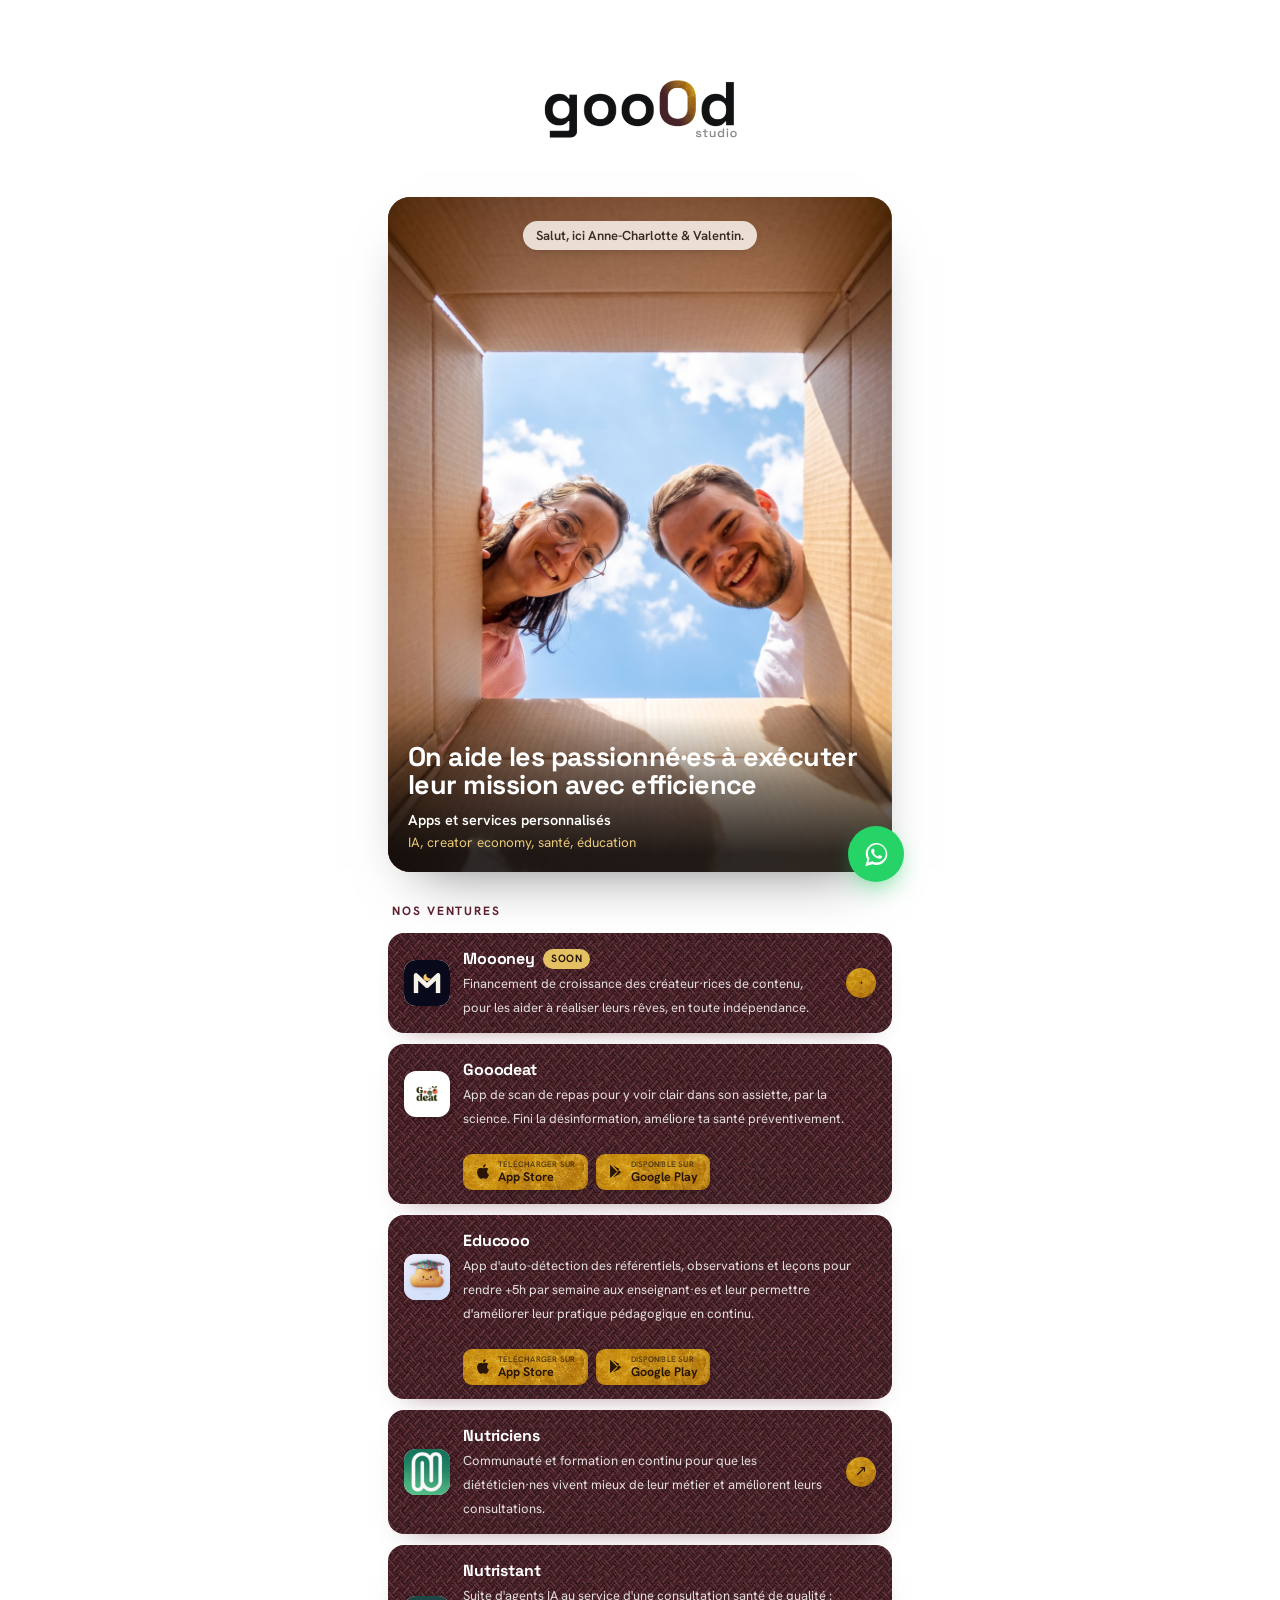
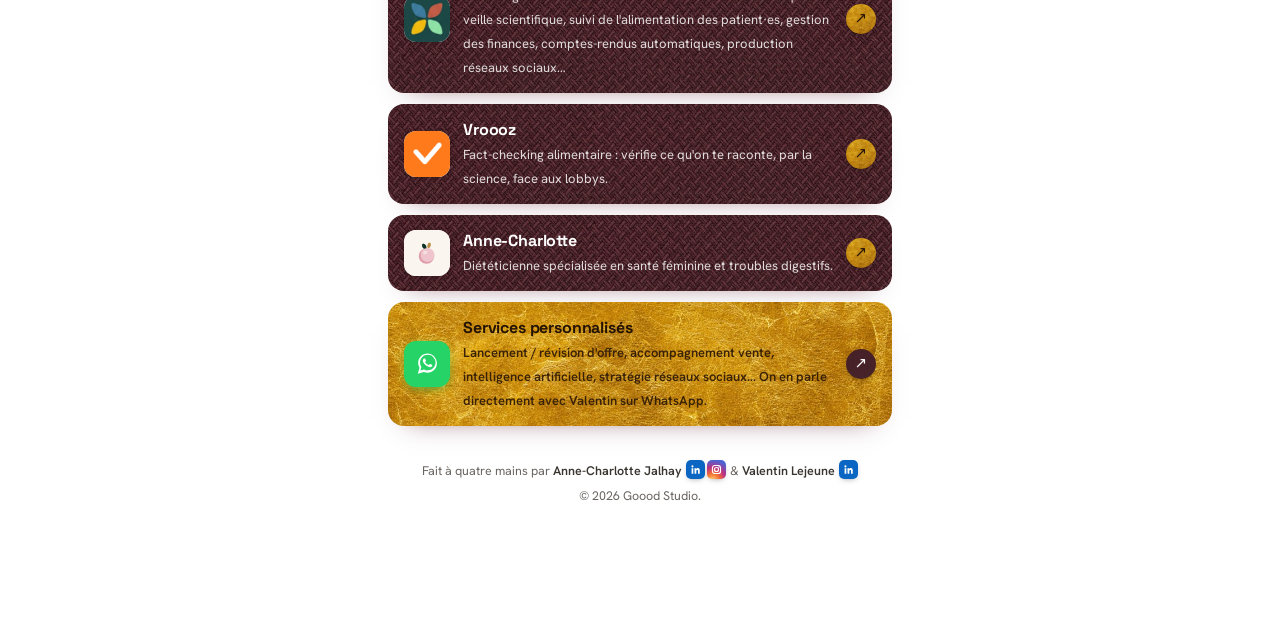
==== commit e1f1fca1: "Site: logo +50%, favicon cache-bust, CTA doré (texte gras + reflet qui balaie) Co-Authored-By: Claud" ====
--- a/index.html
+++ b/index.html
@@ -5,9 +5,9 @@
 <meta name="viewport" content="width=device-width, initial-scale=1">
 <title>Goood Studio</title>
 <meta name="description" content="Goood Studio, un studio de ventures par Anne-Charlotte Jalhay et Valentin Lejeune. On aide les passionné·es à exécuter leur mission avec efficience.">
-<link rel="icon" type="image/png" sizes="32x32" href="favicon-32.png">
-<link rel="icon" type="image/png" sizes="512x512" href="favicon-512.png">
-<link rel="apple-touch-icon" sizes="180x180" href="apple-touch-icon.png">
+<link rel="icon" type="image/png" sizes="32x32" href="favicon-32.png?v=2">
+<link rel="icon" type="image/png" sizes="512x512" href="favicon-512.png?v=2">
+<link rel="apple-touch-icon" sizes="180x180" href="apple-touch-icon.png?v=2">
 <link rel="preconnect" href="https://fonts.googleapis.com">
 <link rel="preconnect" href="https://fonts.gstatic.com" crossorigin>
 <link href="https://fonts.googleapis.com/css2?family=Hanken+Grotesk:wght@400;500;600;700&family=Space+Grotesk:wght@500;700&display=swap" rel="stylesheet">
@@ -35,7 +35,7 @@
 
   /* ---- logo (bigger) ---- */
   .brand{display:flex;justify-content:center;margin-bottom:20px}
-  .logo-main{height:98px;width:auto;display:block}
+  .logo-main{height:147px;width:auto;display:block}
   .wordmark{font-family:"Space Grotesk";font-weight:700;letter-spacing:-.045em;line-height:.9;position:relative;display:inline-block;font-size:62px}
   .wm-name{display:block;color:var(--ink)}
   .wm-name .oO{background-image:var(--sweep);-webkit-background-clip:text;background-clip:text;-webkit-text-fill-color:transparent;color:transparent;text-transform:uppercase;font-size:1.02em}
@@ -82,12 +82,17 @@
   .card.soon{opacity:1}
   .card.flat{cursor:default}
   /* gold CTA block */
-  .card.cta{background:var(--gold-tex)}
-  .card.cta .name{color:#2a1608}
-  .card.cta .desc{color:rgba(42,22,8,.82)}
+  .card.cta{background:var(--gold-tex);position:relative;overflow:hidden}
+  .card.cta>*{position:relative;z-index:2}
+  .card.cta::after{content:"";position:absolute;top:0;bottom:0;left:0;width:55%;pointer-events:none;z-index:1;background:linear-gradient(105deg,transparent 0%,rgba(255,255,255,.62) 50%,transparent 100%);transform:translateX(-170%);animation:sweep 5.5s ease-in-out infinite}
+  .card.cta:hover::after{animation-duration:2.3s}
+  .card.cta .name{color:#241305;font-weight:700}
+  .card.cta .desc{color:#3a2208;font-weight:600}
   .card.cta .logo{background:#25D366;box-shadow:0 3px 12px -4px rgba(37,211,102,.9)}
   .card.cta .logo svg{width:27px;height:27px;fill:#fff}
   .card.cta .arrow{background:var(--wine-tex);color:#fff}
+  @keyframes sweep{0%{transform:translateX(-170%)}22%{transform:translateX(300%)}100%{transform:translateX(300%)}}
+  @media (prefers-reduced-motion: reduce){.card.cta::after{animation:none;opacity:0}}
 
   /* card with store buttons */
   .card.stores{flex-wrap:wrap}
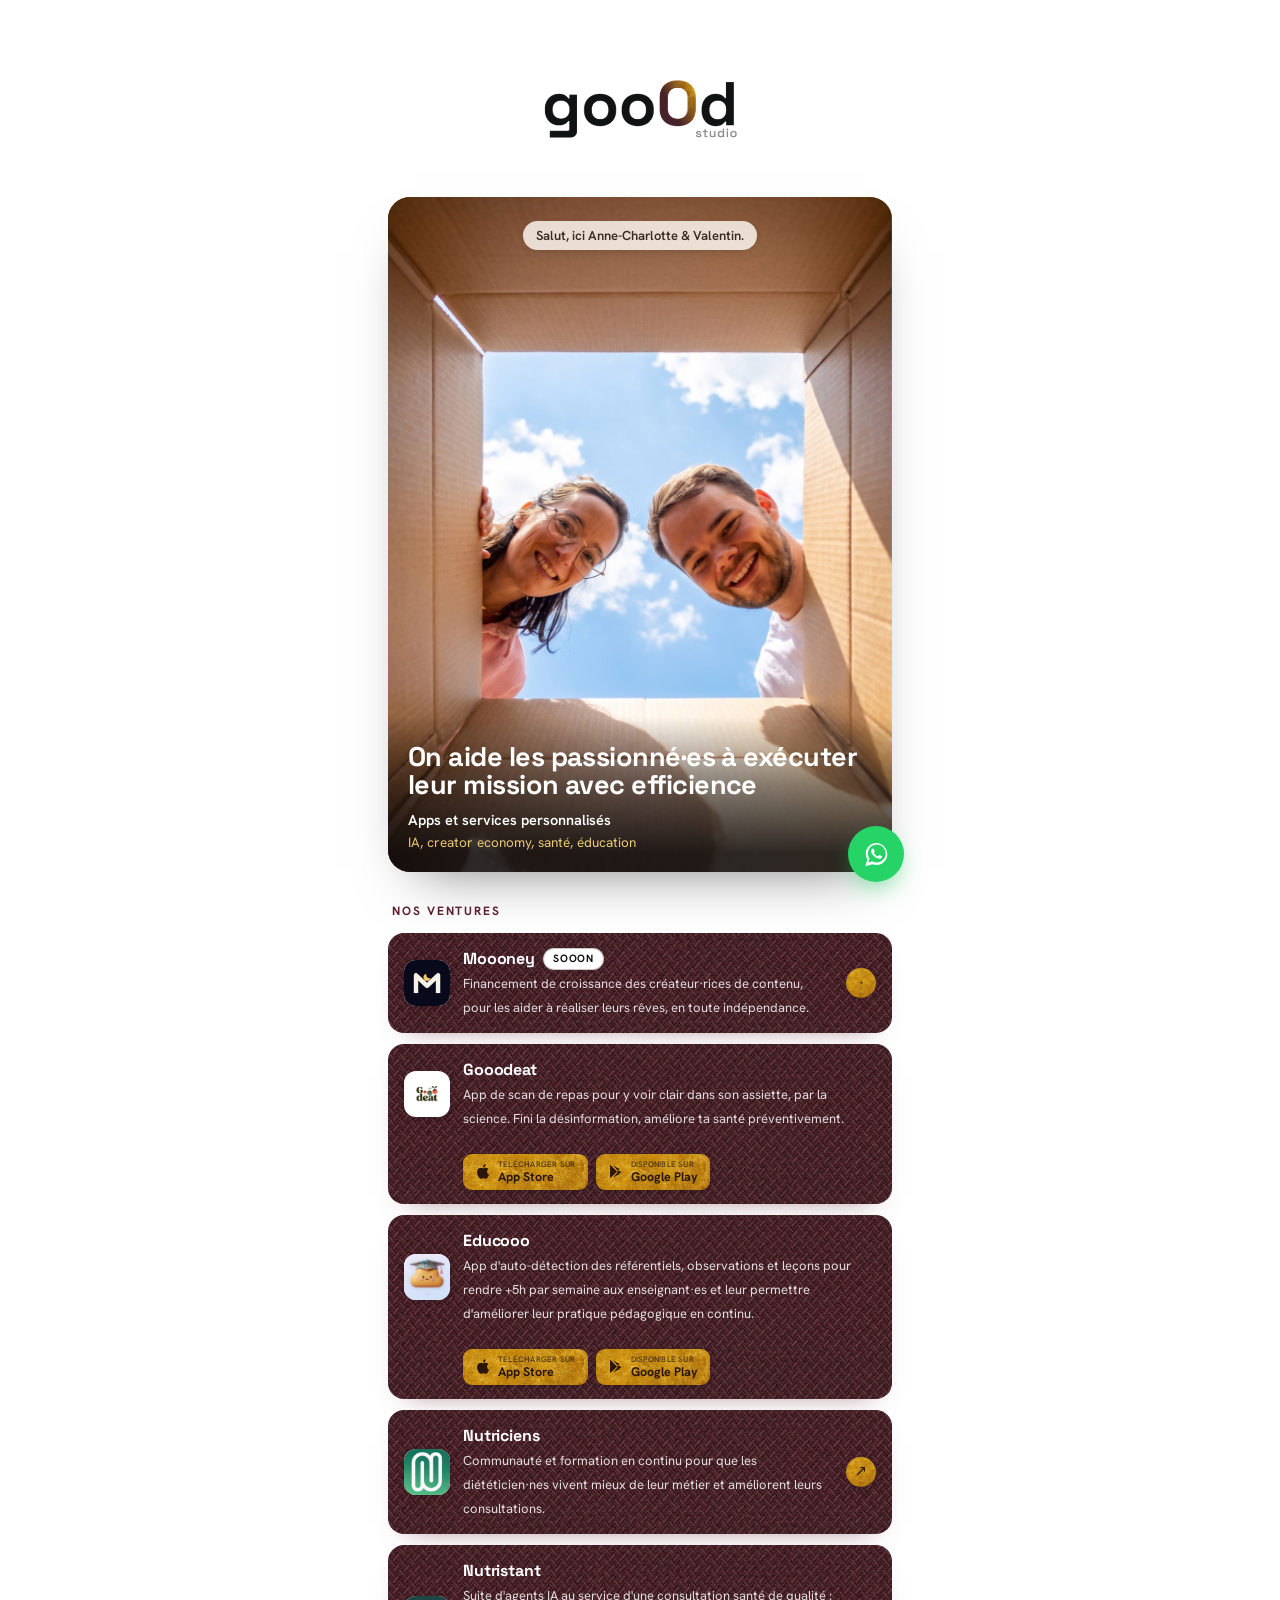
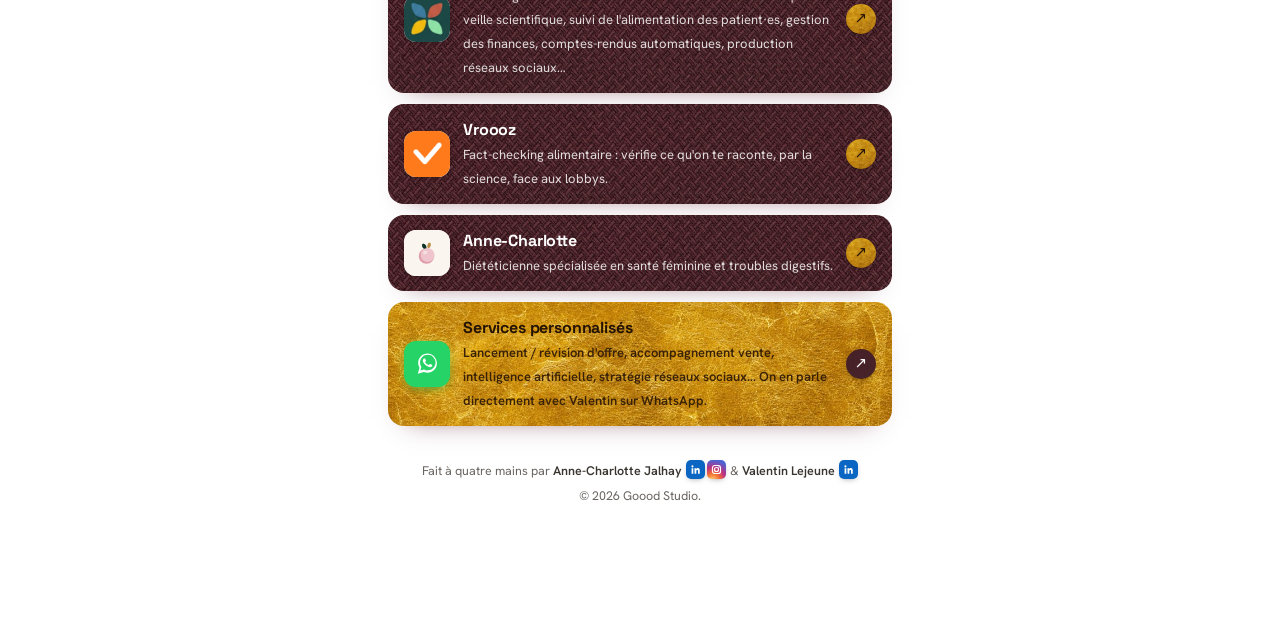
==== commit 738b64ac: "Badge Sooon : fond blanc, bordure, texte noir Co-Authored-By: Claude Opus 4.8 <noreply@anthropic.com" ====
--- a/index.html
+++ b/index.html
@@ -78,7 +78,7 @@
   .arrow{flex:none;width:30px;height:30px;border-radius:50%;background:var(--gold-tex);color:#2a1608;display:flex;align-items:center;justify-content:center;font-size:15px;box-shadow:0 3px 10px -4px rgba(0,0,0,.5);transition:transform .34s var(--spring),filter .2s}
   a.card:hover .arrow{transform:scale(1.15) translateX(1px);filter:brightness(1.07)}
   a.card:active .arrow{transform:scale(.95)}
-  .badge{font-family:"Hanken Grotesk";font-size:10.5px;font-weight:700;letter-spacing:.06em;text-transform:uppercase;color:#2a1608;background:#E4C264;padding:2px 8px;border-radius:999px}
+  .badge{font-family:"Hanken Grotesk";font-size:10.5px;font-weight:700;letter-spacing:.08em;text-transform:uppercase;color:#111214;background:#fff;border:1px solid rgba(0,0,0,.22);padding:2px 9px;border-radius:999px}
   .card.soon{opacity:1}
   .card.flat{cursor:default}
   /* gold CTA block */
@@ -141,7 +141,7 @@
 
     <div class="card soon flat rv" style="--d:.18s">
       <span class="logo"><img src="site-assets/logo-moooney.png" alt="Moooney"></span>
-      <span class="body"><span class="name">Moooney <span class="badge">Soon</span></span><span class="desc">Financement de croissance des créateur·rices de contenu, pour les aider à réaliser leurs rêves, en toute indépendance.</span></span>
+      <span class="body"><span class="name">Moooney <span class="badge">Sooon</span></span><span class="desc">Financement de croissance des créateur·rices de contenu, pour les aider à réaliser leurs rêves, en toute indépendance.</span></span>
       <span class="arrow">·</span>
     </div>
 
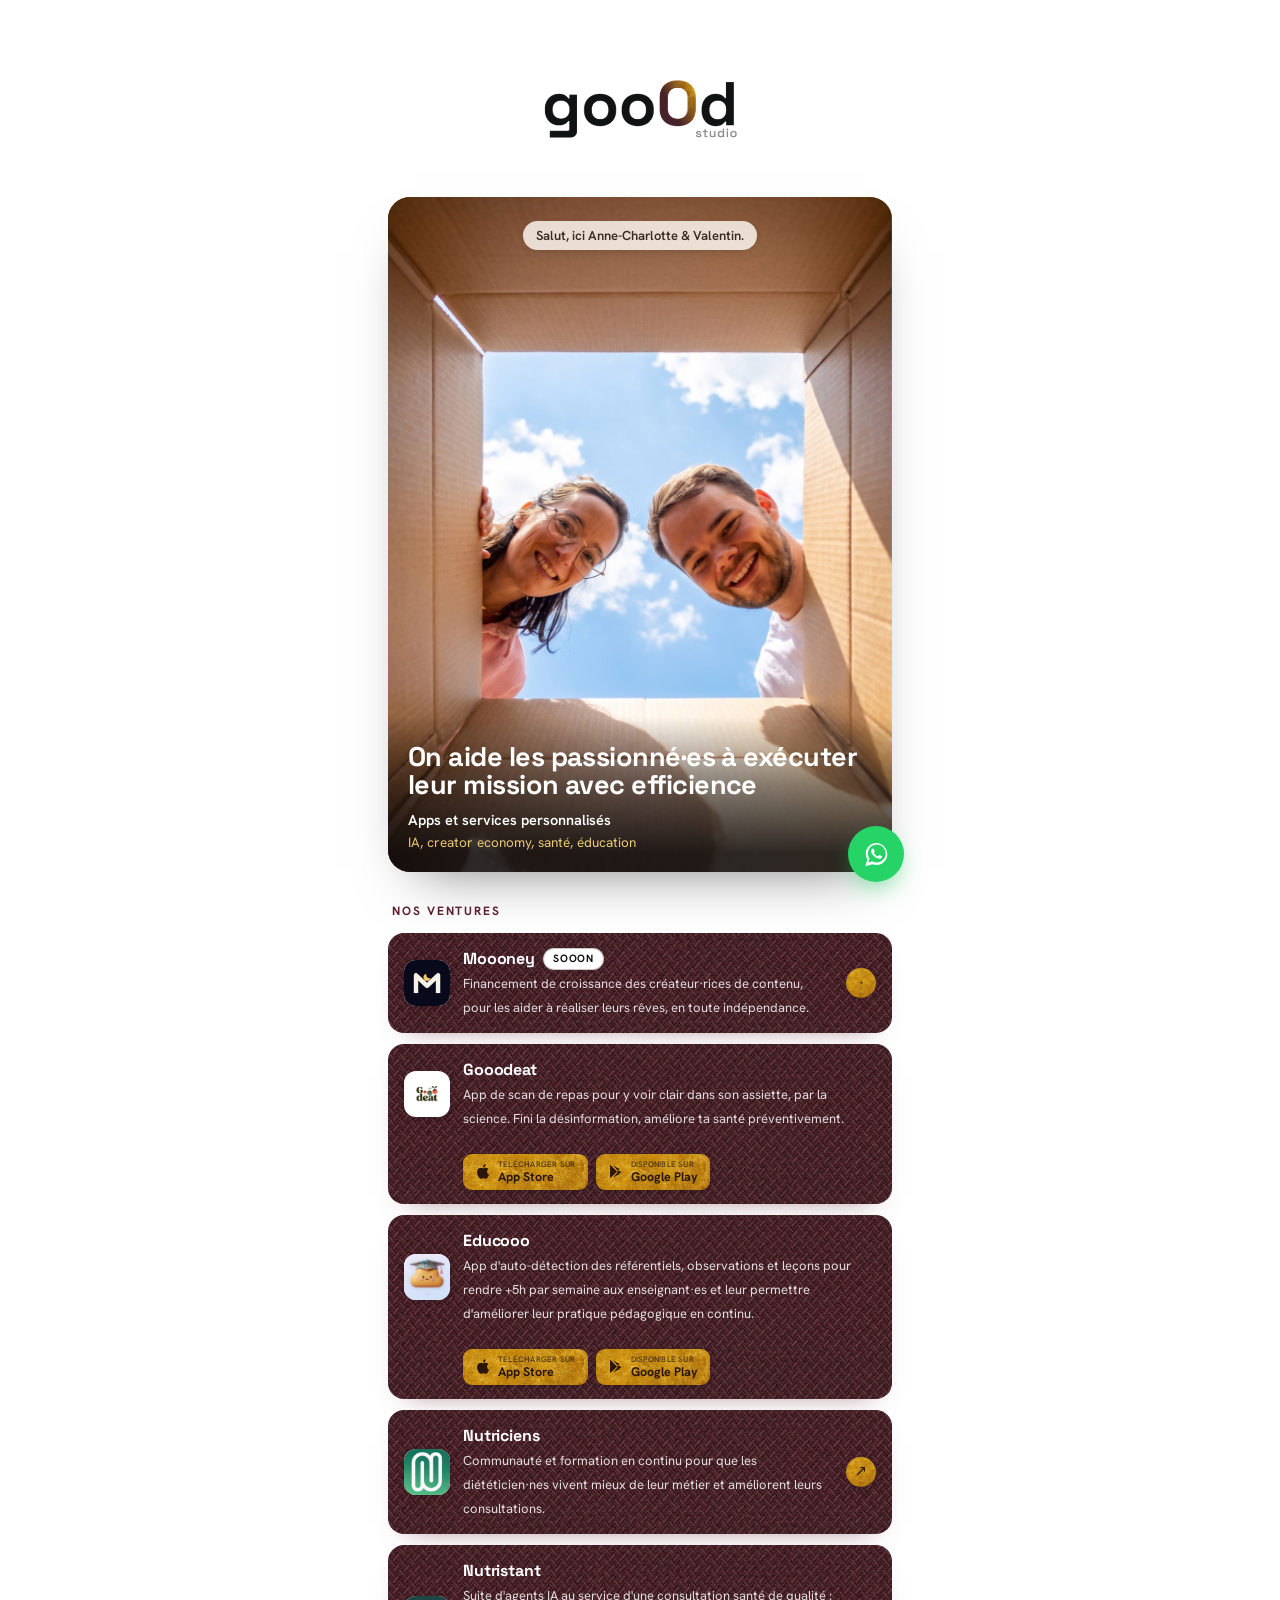
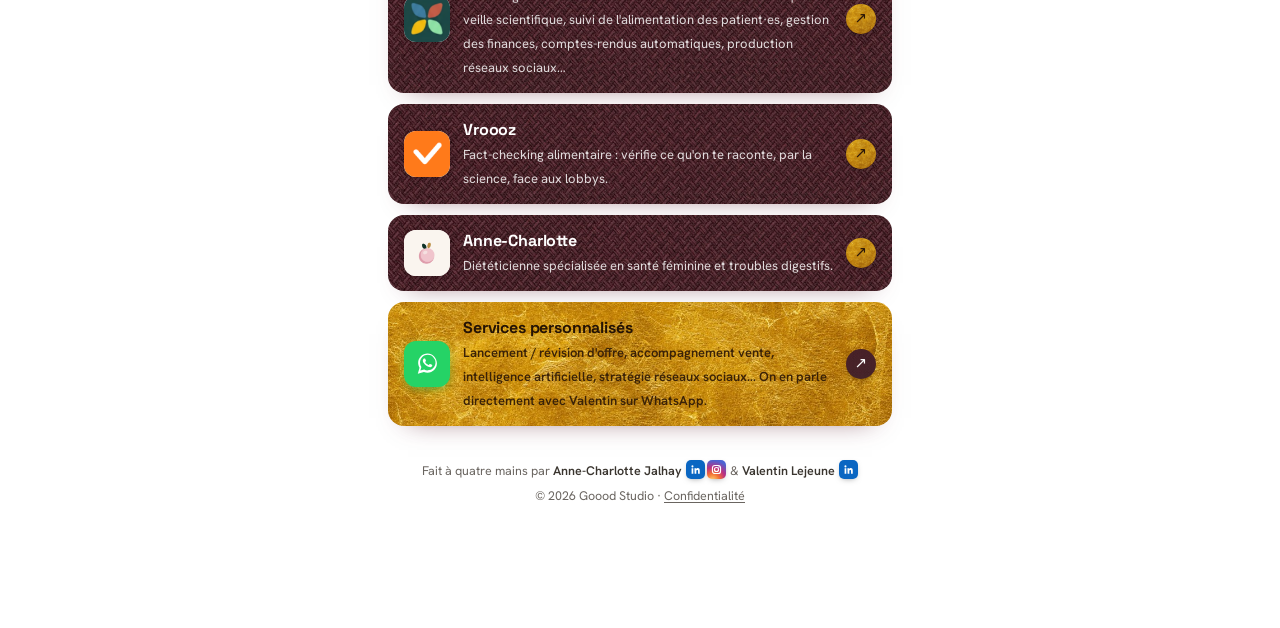
==== commit 4ac5e5b4: "DataFast en mode sans cookie + page Confidentialité - index.html : script.cookieless.js chargé seule" ====
--- a/index.html
+++ b/index.html
@@ -11,7 +11,31 @@
 <link rel="preconnect" href="https://fonts.googleapis.com">
 <link rel="preconnect" href="https://fonts.gstatic.com" crossorigin>
 <link href="https://fonts.googleapis.com/css2?family=Hanken+Grotesk:wght@400;500;600;700&family=Space+Grotesk:wght@500;700&display=swap" rel="stylesheet">
-<script defer data-website-id="dfid_lFZ75UzW3QrTsl1jtvScj" data-domain="gooodstudio.com" src="https://datafa.st/js/script.js"></script>
+<script>
+/* Mesure d'audience DataFast en mode « sans cookie » (19/11/2026), sur le modèle
+   d'annecharlotte.be : aucun cookie, rien envoyé à Google, intérêt légitime.
+   Le réglage « Cookieless » du site DataFast va avec. Voir /confidentialite/. */
+(function () {
+  var hote = location.hostname;
+  // Ménage des cookies de l'ancien script DataFast avec cookies (datafast_*, 365 jours).
+  document.cookie.split(';').forEach(function (c) {
+    var n = c.split('=')[0].trim();
+    if (!/^datafast_/.test(n)) return;
+    [hote, '.' + hote.replace(/^www\./, '')].forEach(function (d) {
+      document.cookie = n + '=; expires=Thu, 01 Jan 1970 00:00:00 GMT; path=/; domain=' + d;
+    });
+    document.cookie = n + '=; expires=Thu, 01 Jan 1970 00:00:00 GMT; path=/';
+  });
+  window.datafast = window.datafast || function () { (window.datafast.q = window.datafast.q || []).push(arguments); };
+  if (hote !== 'gooodstudio.com' && hote !== 'www.gooodstudio.com') return;
+  var s = document.createElement('script');
+  s.async = true;
+  s.src = 'https://datafa.st/js/script.cookieless.js';
+  s.setAttribute('data-website-id', 'dfid_lFZ75UzW3QrTsl1jtvScj');
+  s.setAttribute('data-domain', 'gooodstudio.com');
+  document.head.appendChild(s);
+})();
+</script>
 <style>
   :root{
     --wine:#5E1F2E; --gold:#C9A227; --ink:#111214; --paper:#FFFFFF; --cream:#FAF7F2; --muted:#6a6560; --line:#eadfce;
@@ -108,6 +132,7 @@
 
   footer{margin-top:32px;text-align:center;color:var(--muted);font-size:12.5px;line-height:2}
   footer b{color:#3a352f;font-weight:600}
+  footer .flink{text-decoration:underline;text-underline-offset:2px}
   .fico{display:inline-flex;width:19px;height:19px;border-radius:5px;overflow:hidden;vertical-align:-4px;margin:0 1px;box-shadow:0 2px 6px -3px rgba(0,0,0,.5);transition:transform .3s cubic-bezier(.34,1.5,.5,1)}
   .fico:hover{transform:translateY(-2px) scale(1.1)}
   .fico:active{transform:scale(.9);transition-duration:.06s}
@@ -204,7 +229,7 @@
       <a class="fico" href="https://www.linkedin.com/in/annecharlottejalhay/" target="_blank" rel="noopener" aria-label="LinkedIn Anne-Charlotte"><svg viewBox="0 0 40 40"><rect width="40" height="40" fill="#0A66C2"/><path fill="#fff" d="M13.6 15.6a2.15 2.15 0 1 0 0-4.3 2.15 2.15 0 0 0 0 4.3zM11.8 17.3h3.6V29h-3.6zM17.7 17.3h3.45v1.6h.05c.48-.9 1.66-1.86 3.42-1.86 3.66 0 4.33 2.4 4.33 5.53V29h-3.6v-5.02c0-1.2-.02-2.74-1.67-2.74-1.67 0-1.93 1.3-1.93 2.65V29h-3.6z"/></svg></a><a class="fico" href="https://www.instagram.com/annecharlotte.diet/" target="_blank" rel="noopener" aria-label="Instagram Anne-Charlotte"><svg viewBox="0 0 40 40"><defs><radialGradient id="ig2" cx="30%" cy="107%" r="135%"><stop offset="0" stop-color="#FED576"/><stop offset=".26" stop-color="#F47133"/><stop offset=".5" stop-color="#BC3081"/><stop offset=".78" stop-color="#4C63D2"/></radialGradient></defs><rect width="40" height="40" fill="url(#ig2)"/><g fill="none" stroke="#fff" stroke-width="2.4"><rect x="11.5" y="11.5" width="17" height="17" rx="5"/><circle cx="20" cy="20" r="4.3"/></g><circle cx="25.2" cy="14.8" r="1.4" fill="#fff"/></svg></a>
       &amp; <b>Valentin Lejeune</b>
       <a class="fico" href="https://www.linkedin.com/in/valentinlejeune/" target="_blank" rel="noopener" aria-label="LinkedIn Valentin"><svg viewBox="0 0 40 40"><rect width="40" height="40" fill="#0A66C2"/><path fill="#fff" d="M13.6 15.6a2.15 2.15 0 1 0 0-4.3 2.15 2.15 0 0 0 0 4.3zM11.8 17.3h3.6V29h-3.6zM17.7 17.3h3.45v1.6h.05c.48-.9 1.66-1.86 3.42-1.86 3.66 0 4.33 2.4 4.33 5.53V29h-3.6v-5.02c0-1.2-.02-2.74-1.67-2.74-1.67 0-1.93 1.3-1.93 2.65V29h-3.6z"/></svg></a>
-      <br>© <span id="y"></span> Goood Studio.
+      <br>© <span id="y"></span> Goood Studio · <a class="flink" href="/confidentialite/">Confidentialité</a>
     </footer>
   </div>
 
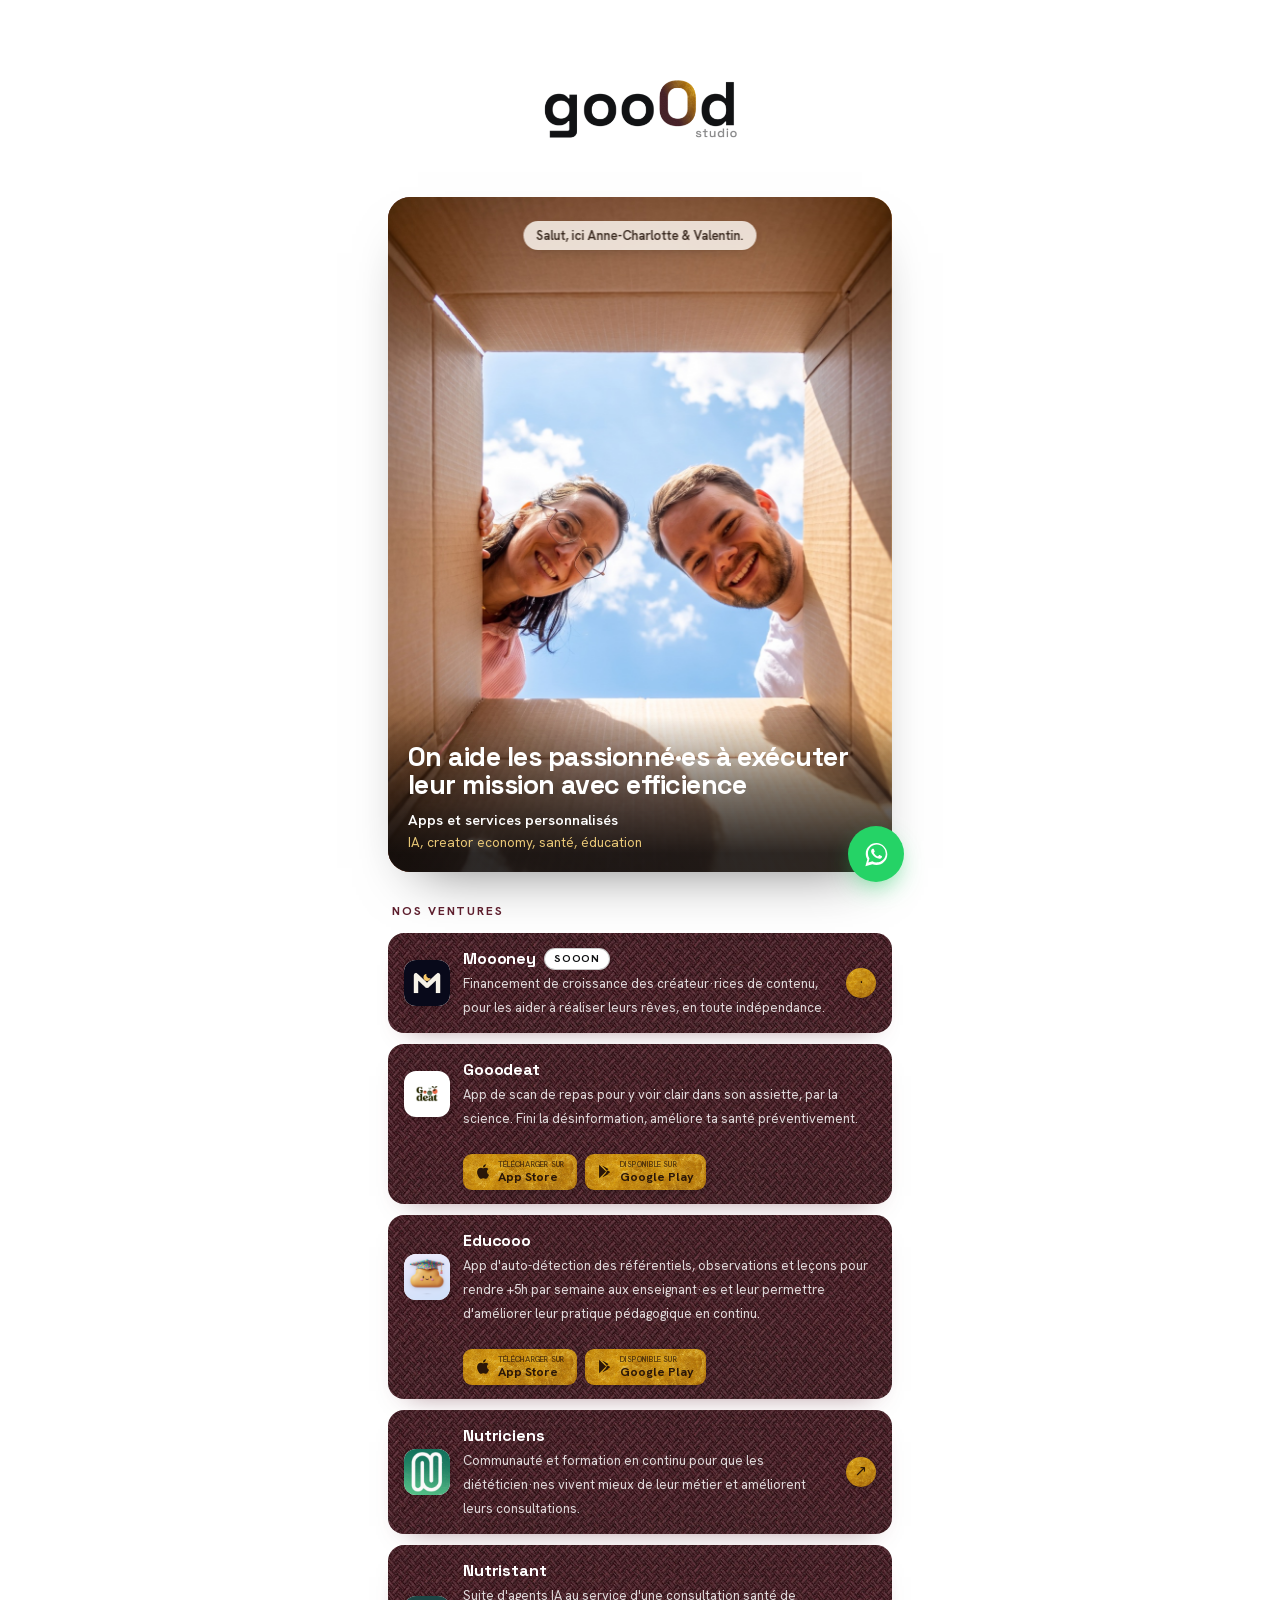
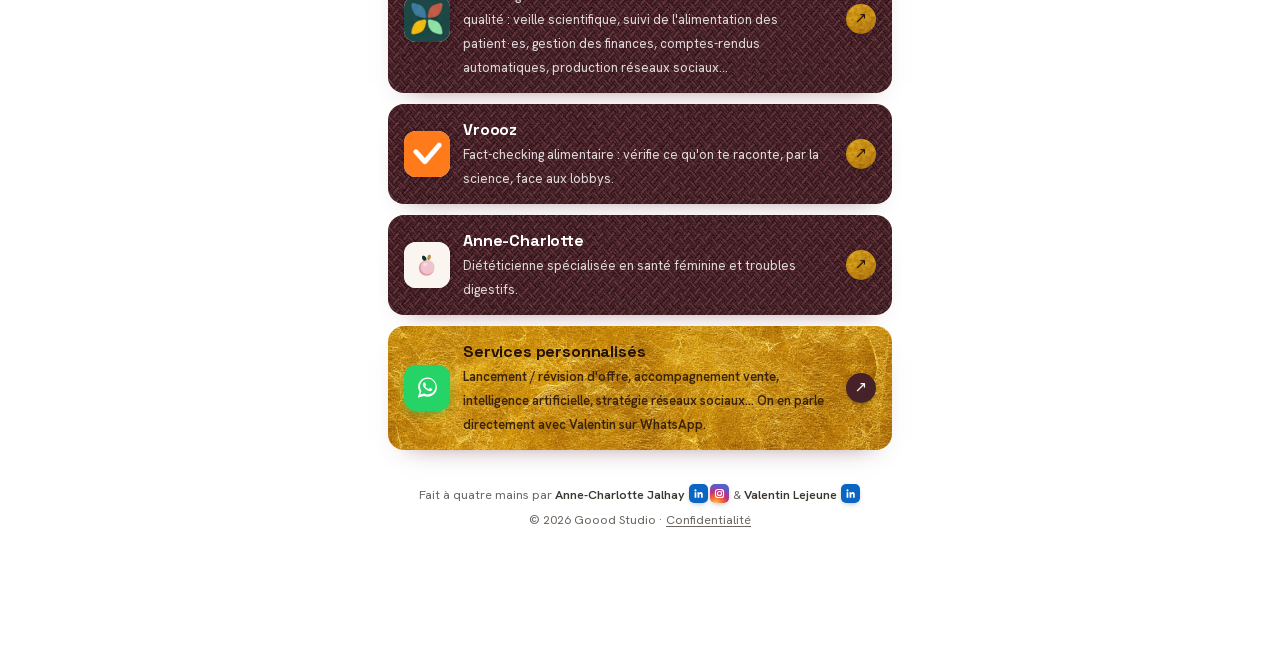
==== commit 55878f28: "Polices auto-hébergées (Hanken Grotesk + Space Grotesk) Servies depuis /fonts au lieu de Google Font" ====
--- a/index.html
+++ b/index.html
@@ -8,9 +8,10 @@
 <link rel="icon" type="image/png" sizes="32x32" href="favicon-32.png?v=2">
 <link rel="icon" type="image/png" sizes="512x512" href="favicon-512.png?v=2">
 <link rel="apple-touch-icon" sizes="180x180" href="apple-touch-icon.png?v=2">
-<link rel="preconnect" href="https://fonts.googleapis.com">
-<link rel="preconnect" href="https://fonts.gstatic.com" crossorigin>
-<link href="https://fonts.googleapis.com/css2?family=Hanken+Grotesk:wght@400;500;600;700&family=Space+Grotesk:wght@500;700&display=swap" rel="stylesheet">
+<!-- Polices auto-hébergées (fonts/fonts.css) : aucun appel à Google Fonts -->
+<link rel="preload" href="/fonts/hanken-grotesk-latin-7579623a.woff2" as="font" type="font/woff2" crossorigin>
+<link rel="preload" href="/fonts/space-grotesk-latin-1d9f0cbb.woff2" as="font" type="font/woff2" crossorigin>
+<link rel="stylesheet" href="/fonts/fonts.css">
 <script>
 /* Mesure d'audience DataFast en mode « sans cookie » (19/11/2026), sur le modèle
    d'annecharlotte.be : aucun cookie, rien envoyé à Google, intérêt légitime.
--- a/fonts/fonts.css
+++ b/fonts/fonts.css
@@ -0,0 +1,111 @@
+/* Hanken Grotesk + Space Grotesk auto-hébergées (19/11/2026) : servies par le site
+   lui-même, plus aucun appel à Google Fonts. Sous-ensembles latin + latin-ext,
+   polices variables. Licence SIL Open Font License 1.1. */
+/* Hanken Grotesk, latin-ext */
+@font-face {
+  font-family: 'Hanken Grotesk';
+  font-style: normal;
+  font-weight: 400;
+  font-display: swap;
+  src: url(/fonts/hanken-grotesk-latin-ext-c95efb87.woff2) format('woff2');
+  unicode-range: U+0100-02BA, U+02BD-02C5, U+02C7-02CC, U+02CE-02D7, U+02DD-02FF, U+0304, U+0308, U+0329, U+1D00-1DBF, U+1E00-1E9F, U+1EF2-1EFF, U+2020, U+20A0-20AB, U+20AD-20C4, U+2113, U+2C60-2C7F, U+A720-A7FF;
+}
+/* Hanken Grotesk, latin */
+@font-face {
+  font-family: 'Hanken Grotesk';
+  font-style: normal;
+  font-weight: 400;
+  font-display: swap;
+  src: url(/fonts/hanken-grotesk-latin-7579623a.woff2) format('woff2');
+  unicode-range: U+0000-00FF, U+0131, U+0152-0153, U+02BB-02BC, U+02C6, U+02DA, U+02DC, U+0304, U+0308, U+0329, U+2000-206F, U+20AC, U+2122, U+2191, U+2193, U+2212, U+2215, U+FEFF, U+FFFD;
+}
+/* Hanken Grotesk, latin-ext */
+@font-face {
+  font-family: 'Hanken Grotesk';
+  font-style: normal;
+  font-weight: 500;
+  font-display: swap;
+  src: url(/fonts/hanken-grotesk-latin-ext-c95efb87.woff2) format('woff2');
+  unicode-range: U+0100-02BA, U+02BD-02C5, U+02C7-02CC, U+02CE-02D7, U+02DD-02FF, U+0304, U+0308, U+0329, U+1D00-1DBF, U+1E00-1E9F, U+1EF2-1EFF, U+2020, U+20A0-20AB, U+20AD-20C4, U+2113, U+2C60-2C7F, U+A720-A7FF;
+}
+/* Hanken Grotesk, latin */
+@font-face {
+  font-family: 'Hanken Grotesk';
+  font-style: normal;
+  font-weight: 500;
+  font-display: swap;
+  src: url(/fonts/hanken-grotesk-latin-7579623a.woff2) format('woff2');
+  unicode-range: U+0000-00FF, U+0131, U+0152-0153, U+02BB-02BC, U+02C6, U+02DA, U+02DC, U+0304, U+0308, U+0329, U+2000-206F, U+20AC, U+2122, U+2191, U+2193, U+2212, U+2215, U+FEFF, U+FFFD;
+}
+/* Hanken Grotesk, latin-ext */
+@font-face {
+  font-family: 'Hanken Grotesk';
+  font-style: normal;
+  font-weight: 600;
+  font-display: swap;
+  src: url(/fonts/hanken-grotesk-latin-ext-c95efb87.woff2) format('woff2');
+  unicode-range: U+0100-02BA, U+02BD-02C5, U+02C7-02CC, U+02CE-02D7, U+02DD-02FF, U+0304, U+0308, U+0329, U+1D00-1DBF, U+1E00-1E9F, U+1EF2-1EFF, U+2020, U+20A0-20AB, U+20AD-20C4, U+2113, U+2C60-2C7F, U+A720-A7FF;
+}
+/* Hanken Grotesk, latin */
+@font-face {
+  font-family: 'Hanken Grotesk';
+  font-style: normal;
+  font-weight: 600;
+  font-display: swap;
+  src: url(/fonts/hanken-grotesk-latin-7579623a.woff2) format('woff2');
+  unicode-range: U+0000-00FF, U+0131, U+0152-0153, U+02BB-02BC, U+02C6, U+02DA, U+02DC, U+0304, U+0308, U+0329, U+2000-206F, U+20AC, U+2122, U+2191, U+2193, U+2212, U+2215, U+FEFF, U+FFFD;
+}
+/* Hanken Grotesk, latin-ext */
+@font-face {
+  font-family: 'Hanken Grotesk';
+  font-style: normal;
+  font-weight: 700;
+  font-display: swap;
+  src: url(/fonts/hanken-grotesk-latin-ext-c95efb87.woff2) format('woff2');
+  unicode-range: U+0100-02BA, U+02BD-02C5, U+02C7-02CC, U+02CE-02D7, U+02DD-02FF, U+0304, U+0308, U+0329, U+1D00-1DBF, U+1E00-1E9F, U+1EF2-1EFF, U+2020, U+20A0-20AB, U+20AD-20C4, U+2113, U+2C60-2C7F, U+A720-A7FF;
+}
+/* Hanken Grotesk, latin */
+@font-face {
+  font-family: 'Hanken Grotesk';
+  font-style: normal;
+  font-weight: 700;
+  font-display: swap;
+  src: url(/fonts/hanken-grotesk-latin-7579623a.woff2) format('woff2');
+  unicode-range: U+0000-00FF, U+0131, U+0152-0153, U+02BB-02BC, U+02C6, U+02DA, U+02DC, U+0304, U+0308, U+0329, U+2000-206F, U+20AC, U+2122, U+2191, U+2193, U+2212, U+2215, U+FEFF, U+FFFD;
+}
+/* Space Grotesk, latin-ext */
+@font-face {
+  font-family: 'Space Grotesk';
+  font-style: normal;
+  font-weight: 500;
+  font-display: swap;
+  src: url(/fonts/space-grotesk-latin-ext-012a46f9.woff2) format('woff2');
+  unicode-range: U+0100-02BA, U+02BD-02C5, U+02C7-02CC, U+02CE-02D7, U+02DD-02FF, U+0304, U+0308, U+0329, U+1D00-1DBF, U+1E00-1E9F, U+1EF2-1EFF, U+2020, U+20A0-20AB, U+20AD-20C4, U+2113, U+2C60-2C7F, U+A720-A7FF;
+}
+/* Space Grotesk, latin */
+@font-face {
+  font-family: 'Space Grotesk';
+  font-style: normal;
+  font-weight: 500;
+  font-display: swap;
+  src: url(/fonts/space-grotesk-latin-1d9f0cbb.woff2) format('woff2');
+  unicode-range: U+0000-00FF, U+0131, U+0152-0153, U+02BB-02BC, U+02C6, U+02DA, U+02DC, U+0304, U+0308, U+0329, U+2000-206F, U+20AC, U+2122, U+2191, U+2193, U+2212, U+2215, U+FEFF, U+FFFD;
+}
+/* Space Grotesk, latin-ext */
+@font-face {
+  font-family: 'Space Grotesk';
+  font-style: normal;
+  font-weight: 700;
+  font-display: swap;
+  src: url(/fonts/space-grotesk-latin-ext-012a46f9.woff2) format('woff2');
+  unicode-range: U+0100-02BA, U+02BD-02C5, U+02C7-02CC, U+02CE-02D7, U+02DD-02FF, U+0304, U+0308, U+0329, U+1D00-1DBF, U+1E00-1E9F, U+1EF2-1EFF, U+2020, U+20A0-20AB, U+20AD-20C4, U+2113, U+2C60-2C7F, U+A720-A7FF;
+}
+/* Space Grotesk, latin */
+@font-face {
+  font-family: 'Space Grotesk';
+  font-style: normal;
+  font-weight: 700;
+  font-display: swap;
+  src: url(/fonts/space-grotesk-latin-1d9f0cbb.woff2) format('woff2');
+  unicode-range: U+0000-00FF, U+0131, U+0152-0153, U+02BB-02BC, U+02C6, U+02DA, U+02DC, U+0304, U+0308, U+0329, U+2000-206F, U+20AC, U+2122, U+2191, U+2193, U+2212, U+2215, U+FEFF, U+FFFD;
+}
